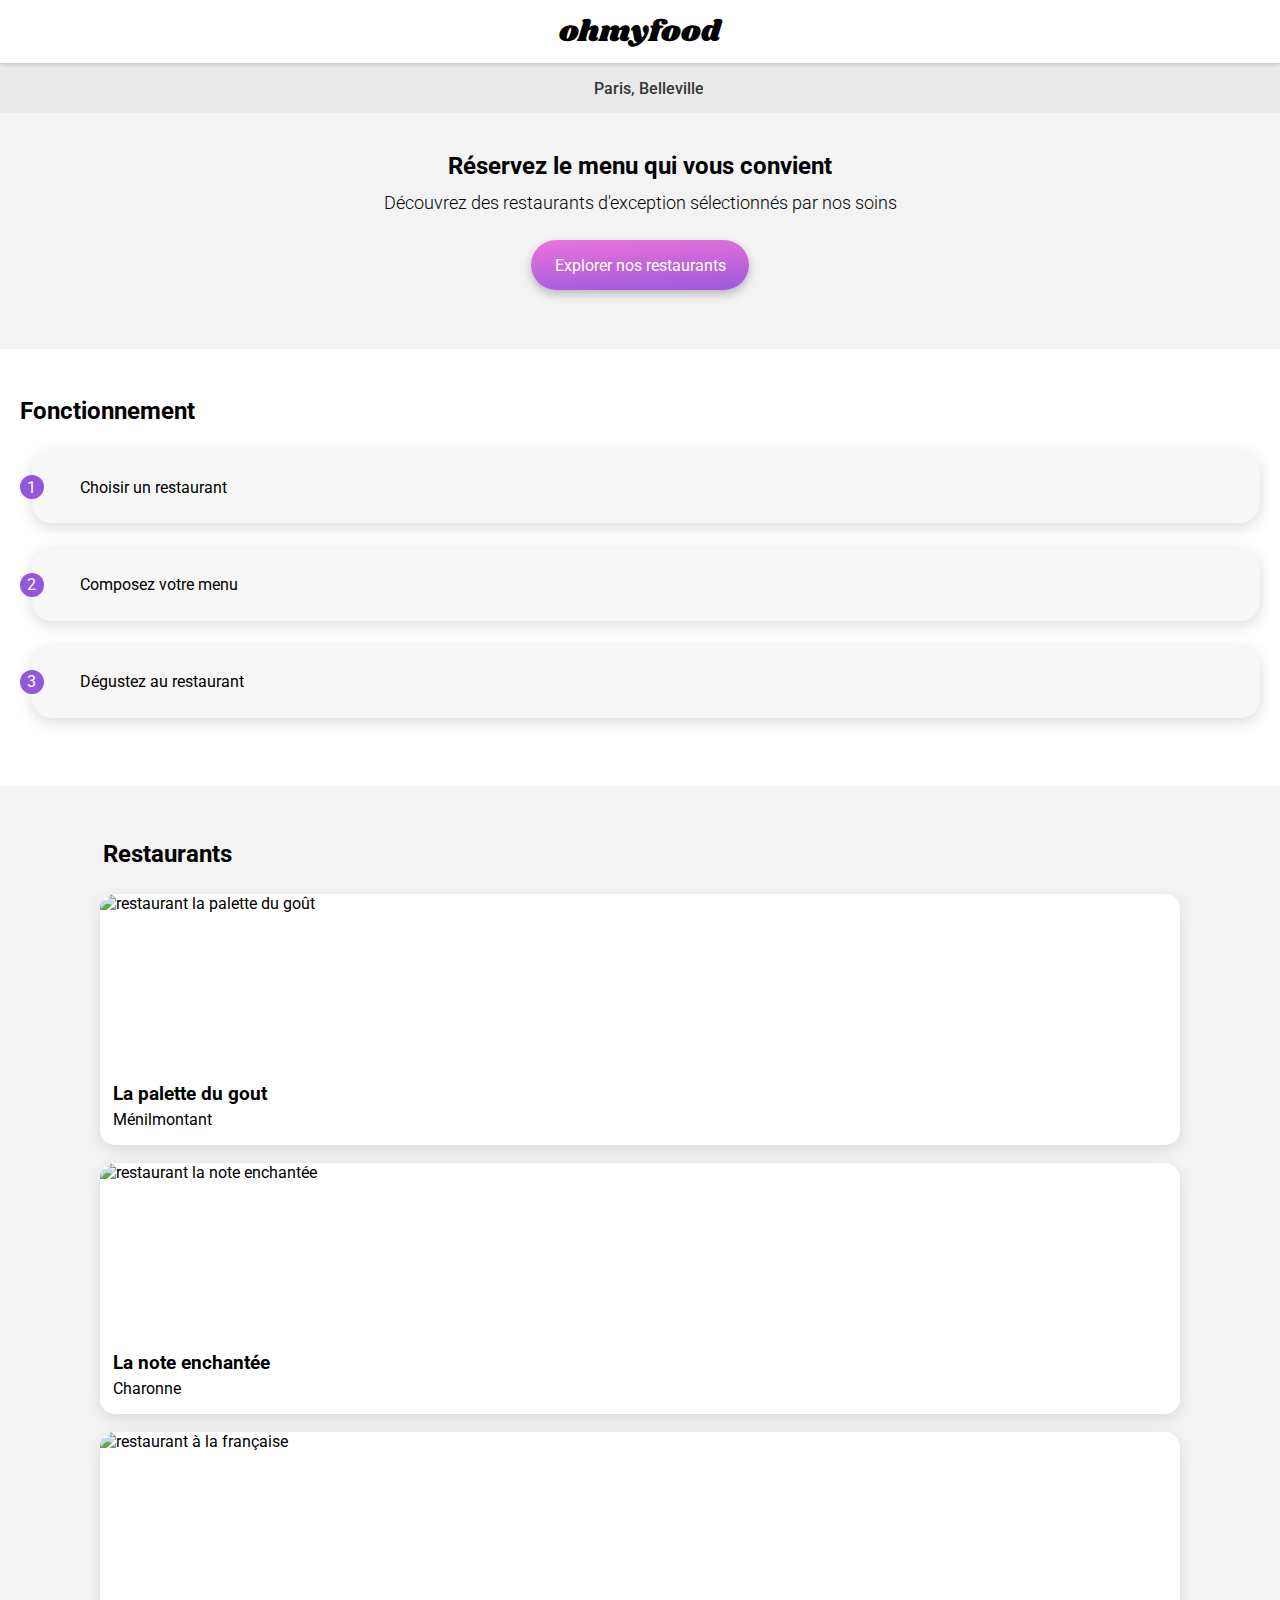
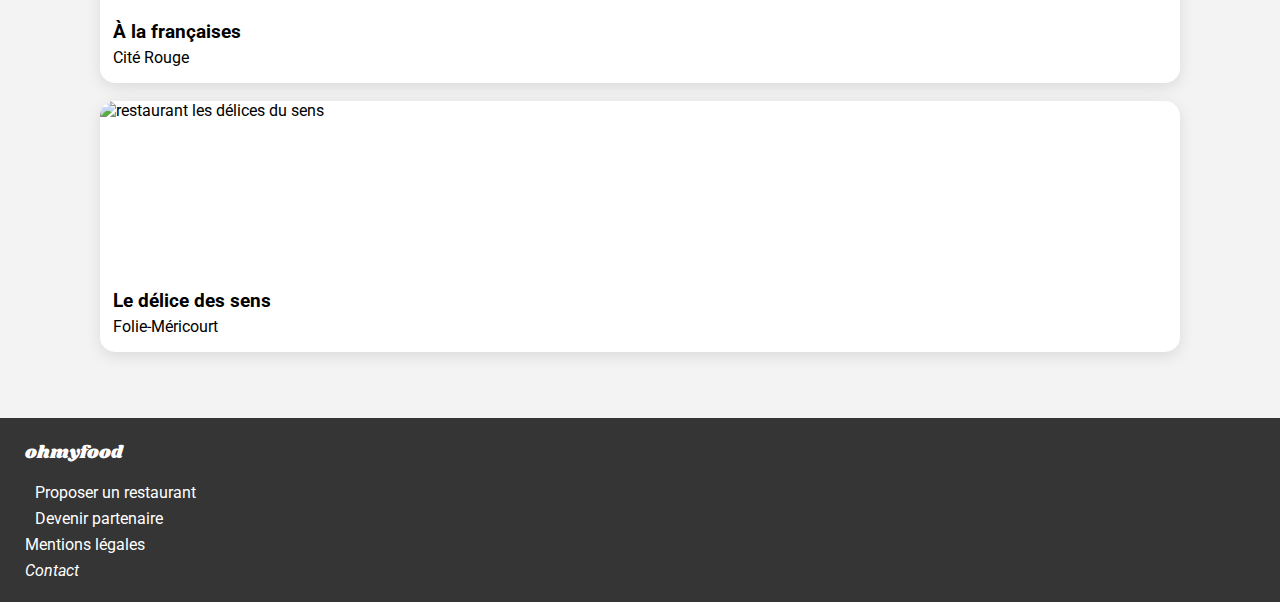
==== index.html @ fee2b54f "modification en cours des coeurs" ====
<!DOCTYPE html>
<html lang="fr">

<head>
    <meta charset="UTF-8">
    <meta name="viewport" content="width=device-width, initial-scale=1.0">
    <script src="https://kit.fontawesome.com/1bb0677a28.js" crossorigin="anonymous"></script>
    <link rel="stylesheet" type="text/css" href="./sass/style.css">
    <title>OhMyFood</title>
</head>

<body>
        <header class="header"> 
            <div class="header__logo-container">
            <h1 class="header__logo-txt">ohmyfood</h1>
            <img class="header__logo-img" src="assets/images/logo/ohmyfood@2x.svg" alt="logo ohmyfood">
        </div>
        </header>
        <main>
            <div class="localisation-container">
                <label for="localisation"><i class="fa-sharp fa-solid fa-location-dot"></i></label>
                <input type="text" name="localisation" id="localisation" placeholder="Paris, Belleville">
            </div>

            <section class="reserver">
                <h2 class="reserver__title">Réservez le menu qui vous convient</h2>
                <p class="reserver__content">Découvrez des restaurants d'exception sélectionnés par nos soins</p>
                <a class="button-explorer" href="#">Explorer nos restaurants</a>
            </section>
            <section class="fonction">
                <h2>Fonctionnement</h2>
                <ol class="fonction__buttons-container">
                    <li class="button-fonction">
                        <a class="button-fonction__link" href="#">
                            <i class="button-fonction__icon fa-solid fa-mobile-screen-button fa-fw fa-lg"></i>
                            Choisir un restaurant
                        </a>
                    </li>
                    <li class="button-fonction">
                        <a class="button-fonction__link" href="#">
                            <i class="button-fonction__icon fa-solid fa-list-ul fa-fw fa-lg"></i>
                            Composez votre menu
    
                        </a>
                    </li>
                    <li class="button-fonction">
                        <a class="button-fonction__link" href="#">
                            <i class="button-fonction__icon fa-solid fa-store fa-fw fa-lg"></i>
                            Dégustez au restaurant
                        </a>
                    </li>
                </ol>
            </section>
            <section class="restaurants">
                    <h2 class="restaurants__title">Restaurants</h2>
                    <div class="restaurants__cards-container">
                    <a href="./restaurants/la_palette_du_gout.html" class="restaurants__card-link">
                            <article class="card">
                                <img class="card__img"
                                    src="assets/images/restaurants/jay-wennington-N_Y88TWmGwA-unsplash.jpg"
                                    alt="restaurant la palette du goût">
                                <div class="card__content">
                                    <h3 class="card__title">La palette du gout</h3>
                                    <p class="card__subtitle">Ménilmontant</p>
                                </div>
                                <label for="heart1" class="heart-label">
                                    <input type="checkbox" id="heart1" class="hidden-heart-input">
                                    
                                    <span class="heart-icon fa-solid fa-heart"></span>
                                   
                                </label>
                                                                  
                            </article>
                    </a>
                    <a href="./restaurants/la_note_enchantee.html" class="restaurants__card-link">
                        <article class="card">
                            <img class="card__img" src="assets/images/restaurants/stil-u2Lp8tXIcjw-unsplash.jpg"
                                alt="restaurant la note enchantée ">
                            <div class="card__content">
                                <h3 class="card__title">La note enchantée</h3>
                                <p class="card__subtitle">Charonne</p>
                            </div>
                            <label for="heart2" class="heart-label">
                                <input type="checkbox" id="heart2" class="hidden-heart-input">
                                <span class="heart-icon fa-regular fa-heart"></span>
                            </label>
                        </article>
                    </a>
                    <a href="./restaurants/a_la_francaise.html" class="restaurants__card-link">
                        <article class="card">
                            <img class="card__img" src="assets/images/restaurants/toa-heftiba-DQKerTsQwi0-unsplash.jpg"
                                alt="restaurant à la française ">
                            <div class="card__content">
                                <h3 class="card__title">À la françaises</h3>
                                <p class="card__subtitle">Cité Rouge</p>
                            </div>
                            <label for="heart3" class="heart-label">
                                <input type="checkbox" id="heart3" class="hidden-heart-input">
                                <span class="heart-icon fa-regular fa-heart"></span>
                            </label>
                        </article>
                    </a>
                    <a href="./restaurants/le_delice_des_sens.html" class="restaurants__card-link">
                        <article class="card">
                            <img class="card__img"
                                src="assets/images/restaurants/louis-hansel-shotsoflouis-qNBGVyOCY8Q-unsplash.jpg"
                                alt="restaurant les délices du sens ">
                            <div class="card__content">
                                <h3 class="card__title">Le délice des sens</h3>
                                <p class="card__subtitle">Folie-Méricourt</p>
                            </div>
                            <label for="heart4" class="heart-label">
                                    <input type="checkbox" id="heart4" class="hidden-heart-input">
                                    <span class="heart-icon fa-regular fa-heart"></span>
                            </label>
                        </article>
                    </a>
                </div>
            </section>


        </main>
        <footer>
            <div class="footer">
                <h2 div class="footer__title">
                    <a href="#">ohmyfood</a>
                </h2>
    
                <ul div class="footer__list">
                    <li>
                        <a class="footer__link" href="#">
                            <i class="fa-solid fa-utensils fa-fw fa-xs">
                            </i>
                            <span>Proposer un restaurant</span>
                        </a>
                    </li>
                    <li>
                        <a  class="footer__link" href="#">
                            <i class="fa-solid fa-handshake-angle fa-fw fa-xs">
                            </i>
                            <span>Devenir partenaire</span>
                        </a>
                    </li>
                    <li>
                        <a  class="footer__link" href="#">
                            Mentions légales
                        </a>
                    </li>
                    <li>
                        <address>
                            <a class="footer__link" href="#">
                                Contact
                            </a>
                        </address>
                        </div>
                    </li>
                </ul>
            </div>
        </footer>
</body>

</html>
---- sass/style.css ----
@charset "UTF-8";
/******General******/
/******Google-fonts******/
@import url("https://fonts.googleapis.com/css2?family=Roboto:wght@300;400;500;700&family=Shrikhand&display=swap");
* {
  box-sizing: border-box;
  margin: 0;
  padding: 0;
}

a {
  text-decoration: none;
  color: inherit;
}

body {
  background-color: white;
  position: relative;
  width: 100%;
  margin: auto;
}

header {
  background-color: white;
}

fieldset,
button,
input {
  border: none;
}

ul {
  list-style: none;
}

:focus {
  outline: none;
}

/******Typo******/
/******Main******/
body {
  font-family: "Roboto", sans-serif;
}

/******Header******/
.header__logo-txt {
  font-family: "Shrikhand", cursive;
  font-size: 30px;
  font-weight: 400;
}

.localisation-container input[type=text]::-moz-placeholder {
  font-size: 16px;
  font-weight: 500;
  font-family: "Roboto", sans-serif;
  color: #353535;
}

.localisation-container input[type=text],
.localisation-container input[type=text]::placeholder {
  font-size: 16px;
  font-weight: 500;
  font-family: "Roboto", sans-serif;
  color: #353535;
}

.reserver__content {
  font-size: 18px;
  font-weight: 300;
}

.footer__title {
  font-family: "Shrikhand", cursive;
  font-size: 18px;
  font-weight: 400;
}

/******Layout******/
/******Header******/
.header {
  display: flex;
  flex-direction: initial;
  justify-content: center;
  align-items: center;
  gap: initial;
}
.header__logo-container {
  display: flex;
  flex-direction: column;
  justify-content: center;
  align-items: center;
  gap: initial;
  width: 100%;
  height: 63px;
  box-shadow: 0px 2px 4px rgba(0, 0, 0, 0.15);
  position: relative;
}
@media (min-width: 1440px) {
  .header__logo-txt {
    display: none;
  }
}
.header__logo-img {
  display: none;
}
@media (min-width: 1440px) {
  .header__logo-img {
    display: flex;
    flex-direction: initial;
    justify-content: flex-start;
    align-items: flex-start;
    gap: 0;
    width: 200px;
    height: 34.2px;
  }
}

footer {
  width: 100%;
  background-color: #353535;
}

.footer {
  display: flex;
  flex-direction: column;
  justify-content: initial;
  align-items: initial;
  gap: 16px;
  width: 100%;
  padding: 22px 25px;
  max-width: 1440px;
  color: white;
}
.footer__title {
  height: 27px;
}
.footer__list {
  display: flex;
  flex-direction: column;
  justify-content: initial;
  align-items: initial;
  gap: 7px;
}
.footer__link {
  display: flex;
  align-items: center;
  gap: 10px;
}

/******Mixins-Variables******/
/******Colors******/
/*--indigo:#99e2d0;
--vert:#008766;
--bleu-clair:#89c8fa;
--bleu:#003a68;*/
/*****Weight******/
/******Pages******/
/******Localisation******/
.localisation-container {
  display: flex;
  justify-content: center;
  align-items: center;
  gap: 17px;
  height: 50px;
  margin: 0;
  background-color: #eaeaea;
}
.localisation-container input[type=text] {
  width: 109px;
  background-color: #eaeaea;
  border: none;
}
.localisation-container input[type=text]:focus::-moz-placeholder {
  opacity: 0;
}
.localisation-container input[type=text]:focus::placeholder {
  opacity: 0;
}

/******Reserver******/
.reserver {
  text-align: center;
  display: flex;
  flex-direction: column;
  justify-content: center;
  align-items: center;
  gap: 0;
  padding: 39px 0 59px 0;
  background-color: #f3f3f3;
}
.reserver__title {
  margin-bottom: 12px;
  width: calc(100% - 100px);
  min-width: 275px;
}
.reserver__content {
  margin-bottom: 27px;
  width: calc(100% - 60px);
  min-width: 315px;
}

/******Fonction******/
.fonction {
  display: flex;
  flex-direction: column;
  justify-content: initial;
  gap: 26px;
  padding: 48px 20px 68px 20px;
  background-color: #ffffff;
}
.fonction__buttons-container {
  display: flex;
  flex-direction: column;
  justify-content: initial;
  align-items: initial;
  gap: 25px;
}

/******Restaurant******/
.restaurants {
  display: flex;
  flex-direction: column;
  justify-content: center;
  align-items: center;
  gap: 26px;
  background-color: #f3f3f3;
  padding: 54px 17.5px 66px 17.5px;
}
.restaurants__title {
  padding-left: 3px;
  width: 100%;
  max-width: 1080px;
}
.restaurants__cards-container {
  display: flex;
  justify-content: center;
  align-items: center;
  gap: 18px;
  flex-wrap: wrap;
  width: 100%;
  max-width: 1080px;
}
.restaurants__card-link {
  width: 100%;
  position: relative;
}

/******Composants******/
.button-explorer {
  display: flex;
  flex-direction: row;
  justify-content: center;
  align-items: center;
  gap: 0;
  width: 218px;
  height: 50px;
  border-radius: 25px;
  color: #ffffff;
  background: linear-gradient(-3.33deg, rgb(147, 86, 220) -11.44%, #ff79da 123.93%);
  box-shadow: 0px 4px 10px rgba(0, 0, 0, 0.25);
}
.button-explorer__before {
  border-radius: inherit;
  display: block;
  height: 100%;
  width: 100%;
}

.fonction__buttons-container {
  counter-reset: n°Button;
}

.button-fonction {
  display: flex;
  flex-direction: initial;
  justify-content: initial;
  align-items: center;
  gap: initial;
  list-style-type: none;
  counter-increment: n°Button;
  width: 100%;
}
.button-fonction:before {
  display: flex;
  flex-direction: initial;
  justify-content: center;
  align-items: center;
  gap: initial;
  list-style-type: none;
  content: counter(n°Button);
  z-index: 1;
  background-color: #9356dc;
  color: white;
  width: 24px;
  height: 24px;
  border-radius: 50%;
}
.button-fonction__icon {
  color: #7a7a7a;
}
.button-fonction__link {
  margin-left: -12px;
  width: 100%;
  border-radius: 20px;
  padding-left: 24px;
  display: flex;
  flex-direction: initial;
  justify-content: initial;
  align-items: center;
  gap: 23px;
  background-color: #f7f7f7;
  height: 72.38px;
  border: 1px solid transparent;
  box-shadow: 0px 4px 15px rgba(0, 0, 0, 0.15);
  transition: box-shadow, border, background-color, 0.5s;
}

.card {
  display: flex;
  flex-direction: column;
  justify-content: initial;
  align-items: initial;
  gap: 16px;
  width: 100%;
  height: 251px;
  border-radius: 15px;
  background-color: white;
  box-shadow: 0px 4px 15px rgba(0, 0, 0, 0.1);
}
.card__img {
  border-radius: 15px 15px 0 0;
  height: 174px;
  width: 100%;
  -o-object-fit: cover;
     object-fit: cover;
}
.card__content {
  display: flex;
  flex-direction: column;
  justify-content: initial;
  align-items: initial;
  gap: 5px;
  padding: 0 25px 0 13px;
}
.card__heart-icon {
  font-size: 24px;
}

/*.fa-heart{
  width: 22px;
  position: absolute;
  right: 23px;
  bottom: 32px;
  text-align: center;

  &:hover,
  &:focus {
    background: linear-gradient(-3.33deg, rgb(147, 86, 220) -11.44%, #ff79da 123.93%);
  }
}*/
/******Heart******/
.heart-label {
  display: inline-block;
  cursor: pointer;
}
.heart-label .hidden-heart-input {
  display: none;
}
.heart-label .fa-heart {
  font-size: 24px; /* Taille du coeur */
  color: black;
  transition: color 0.2s; /* Transition pour l'effet de changement */
  position: absolute;
  right: 23px;
  bottom: 32px;
  text-align: center;
}

/* Chaque coeur réagit indépendamment */
#heart1:checked + .fa-heart {
  color: transparent; /* Rend le contour du coeur transparent */
  background: linear-gradient(-3.33deg, rgb(147, 86, 220) -11.44%, #ff79da 123.93%);
  -webkit-background-clip: text;
  background-clip: text; /* Pour remplir avec le dégradé */
}

/* Chaque coeur réagit indépendamment */
#heart1:checked + .fa-heart::before {
  color: transparent; /* Rend le contour du coeur transparent */
  background: linear-gradient(-3.33deg, rgb(147, 86, 220) -11.44%, #ff79da 123.93%);
  -webkit-background-clip: text;
  background-clip: text; /* Pour remplir avec le dégradé */
}

#heart2:checked + .fa-heart::before {
  color: transparent; /* Rend le contour du coeur transparent */
  background: linear-gradient(-3.33deg, rgb(147, 86, 220) -11.44%, #ff79da 123.93%);
  -webkit-background-clip: text; /* Pour remplir avec le dégradé */
  background-clip: text; /* Pour remplir avec le dégradé */
}

#heart3:checked + .fa-heart::before {
  color: transparent; /* Rend le contour du coeur transparent */
  background: linear-gradient(-3.33deg, rgb(147, 86, 220) -11.44%, #ff79da 123.93%);
  -webkit-background-clip: text; /* Pour remplir avec le dégradé */
  background-clip: text; /* Pour remplir avec le dégradé */
}

#heart4:checked + .fa-heart::before {
  color: transparent; /* Rend le contour du coeur transparent */
  background: linear-gradient(-3.33deg, rgb(147, 86, 220) -11.44%, #ff79da 123.93%);
  -webkit-background-clip: text; /* Pour remplir avec le dégradé */
  background-clip: text; /* Pour remplir avec le dégradé */
}/*# sourceMappingURL=style.css.map */
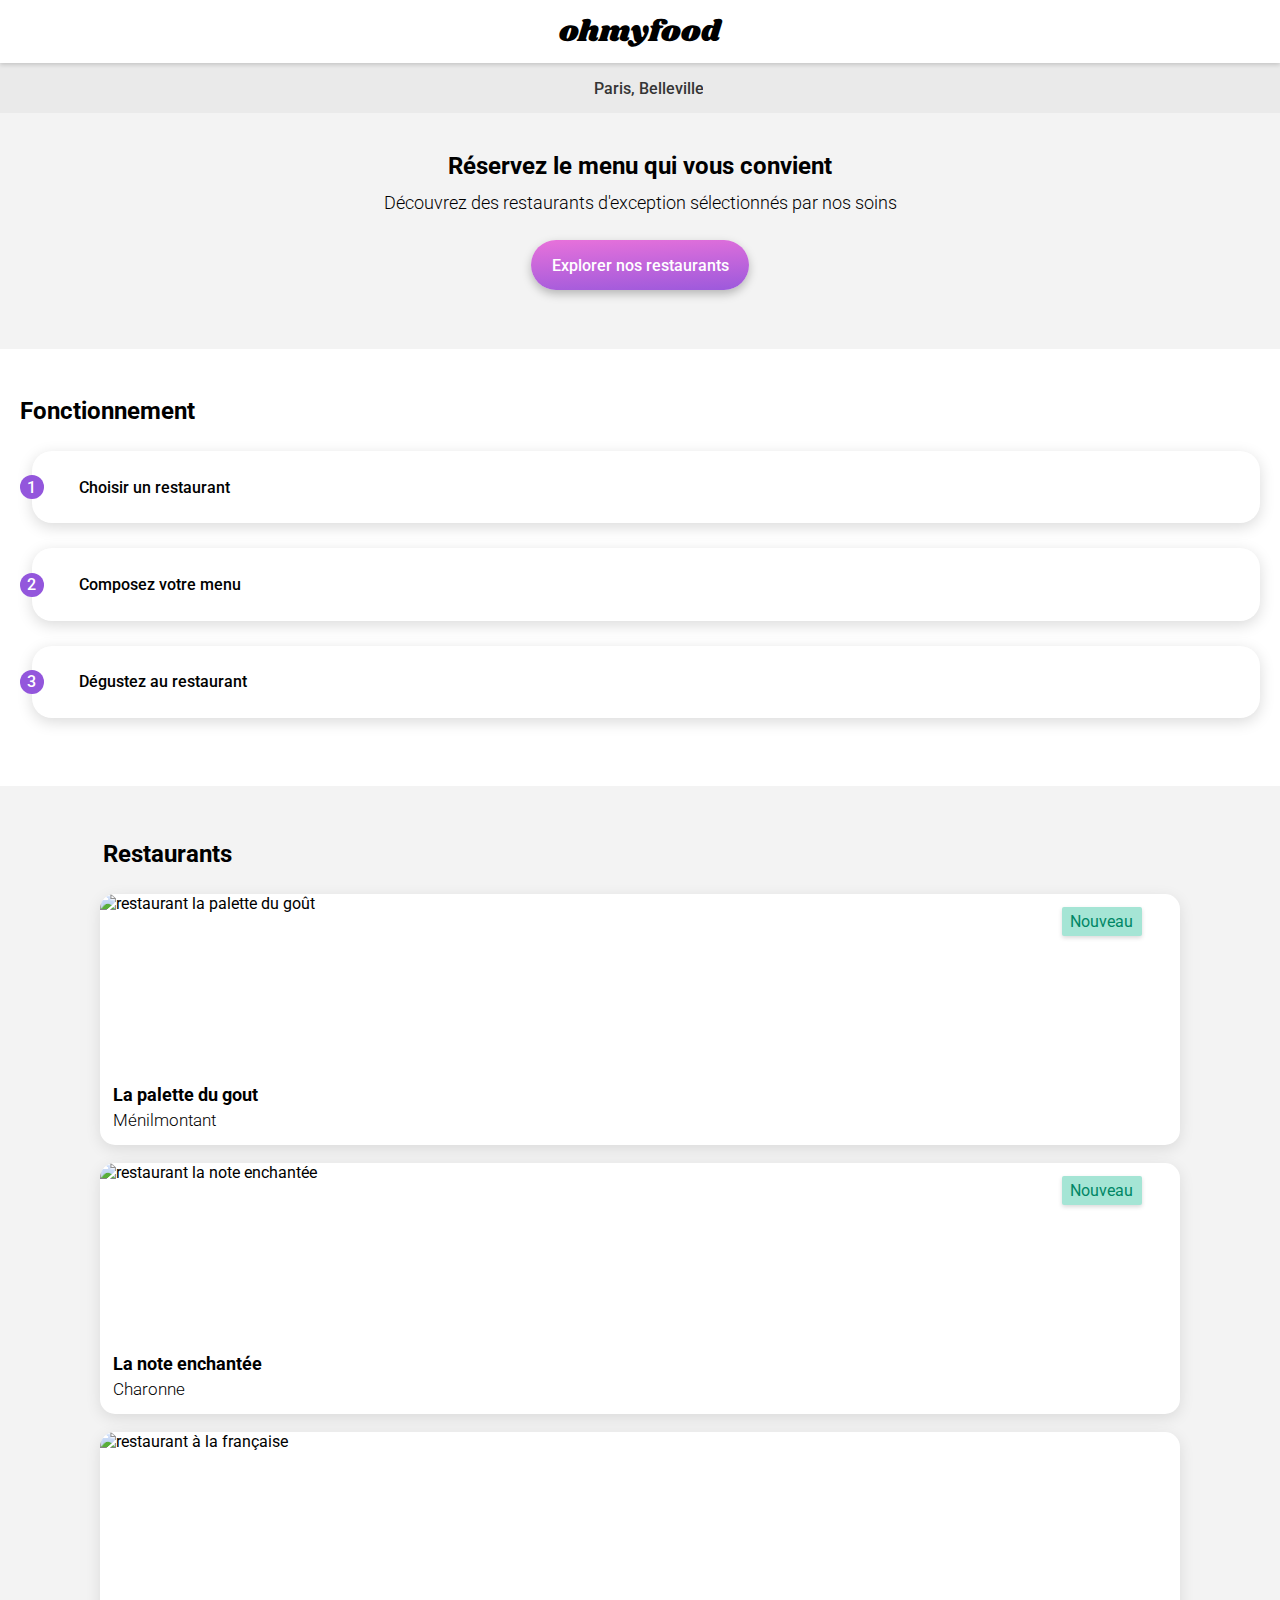
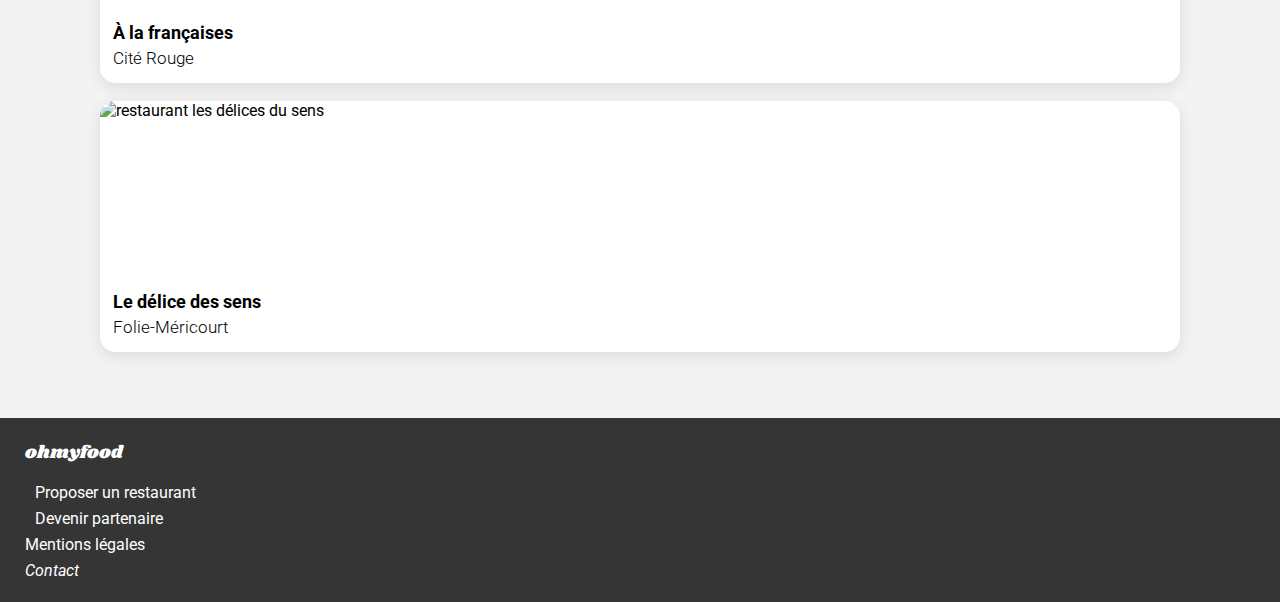
==== commit dec57ba0: "avancé sur les pages restaurants" ====
--- a/index.html
+++ b/index.html
@@ -25,7 +25,7 @@
             <section class="reserver">
                 <h2 class="reserver__title">Réservez le menu qui vous convient</h2>
                 <p class="reserver__content">Découvrez des restaurants d'exception sélectionnés par nos soins</p>
-                <a class="button-explorer" href="#">Explorer nos restaurants</a>
+                <a class="button-explorer" href="#ancre-restaurants">Explorer nos restaurants</a>
             </section>
             <section class="fonction">
                 <h2>Fonctionnement</h2>
@@ -51,11 +51,12 @@
                     </li>
                 </ol>
             </section>
-            <section class="restaurants">
+            <section class="restaurants" id="ancre-restaurants">
                     <h2 class="restaurants__title">Restaurants</h2>
                     <div class="restaurants__cards-container">
                     <a href="./restaurants/la_palette_du_gout.html" class="restaurants__card-link">
                             <article class="card">
+                                <p class=" tag-nouveau">Nouveau</p>
                                 <img class="card__img"
                                     src="assets/images/restaurants/jay-wennington-N_Y88TWmGwA-unsplash.jpg"
                                     alt="restaurant la palette du goût">
@@ -63,30 +64,25 @@
                                     <h3 class="card__title">La palette du gout</h3>
                                     <p class="card__subtitle">Ménilmontant</p>
                                 </div>
-                                <label for="heart1" class="heart-label">
-                                    <input type="checkbox" id="heart1" class="hidden-heart-input">
-                                    
-                                    <span class="heart-icon fa-solid fa-heart"></span>
-                                   
-                                </label>
+                                    <span class="fas fa-heart"></span>
+                                    <span class="far fa-heart"></span>
                                                                   
                             </article>
                     </a>
                     <a href="./restaurants/la_note_enchantee.html" class="restaurants__card-link">
                         <article class="card">
+                            <p class=" tag-nouveau">Nouveau</p>
                             <img class="card__img" src="assets/images/restaurants/stil-u2Lp8tXIcjw-unsplash.jpg"
                                 alt="restaurant la note enchantée ">
                             <div class="card__content">
                                 <h3 class="card__title">La note enchantée</h3>
                                 <p class="card__subtitle">Charonne</p>
                             </div>
-                            <label for="heart2" class="heart-label">
-                                <input type="checkbox" id="heart2" class="hidden-heart-input">
-                                <span class="heart-icon fa-regular fa-heart"></span>
-                            </label>
+                                    <span class="fas fa-heart"></span>
+                                    <span class="far fa-heart"></span>
                         </article>
                     </a>
-                    <a href="./restaurants/a_la_francaise.html" class="restaurants__card-link">
+                    <a href="./restaurants/a_la_française.html" class="restaurants__card-link">
                         <article class="card">
                             <img class="card__img" src="assets/images/restaurants/toa-heftiba-DQKerTsQwi0-unsplash.jpg"
                                 alt="restaurant à la française ">
@@ -94,10 +90,8 @@
                                 <h3 class="card__title">À la françaises</h3>
                                 <p class="card__subtitle">Cité Rouge</p>
                             </div>
-                            <label for="heart3" class="heart-label">
-                                <input type="checkbox" id="heart3" class="hidden-heart-input">
-                                <span class="heart-icon fa-regular fa-heart"></span>
-                            </label>
+                                 <span class="fas fa-heart"></span>
+                                <span class="far fa-heart"></span>
                         </article>
                     </a>
                     <a href="./restaurants/le_delice_des_sens.html" class="restaurants__card-link">
@@ -109,10 +103,9 @@
                                 <h3 class="card__title">Le délice des sens</h3>
                                 <p class="card__subtitle">Folie-Méricourt</p>
                             </div>
-                            <label for="heart4" class="heart-label">
-                                    <input type="checkbox" id="heart4" class="hidden-heart-input">
-                                    <span class="heart-icon fa-regular fa-heart"></span>
-                            </label>
+                                
+                                <span class="fas fa-heart"></span>
+                                <span class="far fa-heart"></span>
                         </article>
                     </a>
                 </div>
--- a/sass/style.css
+++ b/sass/style.css
@@ -39,6 +39,10 @@
 }
 
 /******Typo******/
+/*****Fonts******/
+/******Weights******/
+/******Sizes******/
+/******Colors******/
 /******Main******/
 body {
   font-family: "Roboto", sans-serif;
@@ -71,10 +75,36 @@
   font-weight: 300;
 }
 
+.card__heart-icon {
+  font-size: 22px;
+}
+.card__title {
+  font-size: 18px;
+  font-weight: 700;
+}
+.card__subtitle {
+  font-size: 17px;
+  font-weight: 300;
+}
+
+/******restaurant******/
+.restaurant-page__title {
+  font-family: "Shrikhand", cursive;
+  font-size: 28px;
+}
+
 .footer__title {
   font-family: "Shrikhand", cursive;
   font-size: 18px;
-  font-weight: 400;
+  font-weight: 300;
+}
+
+/******Buttons******/
+.button-explorer,
+.button-fonction,
+.button-commander {
+  font-size: 16px;
+  font-weight: 500;
 }
 
 /******Layout******/
@@ -85,6 +115,15 @@
   justify-content: center;
   align-items: center;
   gap: initial;
+}
+.header__arrow-back-to-menu {
+  display: flex;
+  align-items: center;
+  justify-content: center;
+  width: 30px;
+  height: 30px;
+  position: absolute;
+  left: 19px;
 }
 .header__logo-container {
   display: flex;
@@ -150,16 +189,20 @@
 }
 
 /******Mixins-Variables******/
+/*Mixins - Variables*/
 /******Colors******/
-/*--indigo:#99e2d0;
---vert:#008766;
---bleu-clair:#89c8fa;
---bleu:#003a68;*/
+/******Tag******/
+/******Shadow Color******/
+/******Gradients******/
 /*****Weight******/
+/*Fonts*/
+/******Main******/
+/******Title******/
 /******Pages******/
 /******Localisation******/
 .localisation-container {
   display: flex;
+  flex-direction: initial;
   justify-content: center;
   align-items: center;
   gap: 17px;
@@ -181,12 +224,12 @@
 
 /******Reserver******/
 .reserver {
+  display: flex;
+  flex-direction: column;
+  justify-content: center;
+  align-items: center;
+  gap: 0;
   text-align: center;
-  display: flex;
-  flex-direction: column;
-  justify-content: center;
-  align-items: center;
-  gap: 0;
   padding: 39px 0 59px 0;
   background-color: #f3f3f3;
 }
@@ -206,6 +249,7 @@
   display: flex;
   flex-direction: column;
   justify-content: initial;
+  align-items: initial;
   gap: 26px;
   padding: 48px 20px 68px 20px;
   background-color: #ffffff;
@@ -235,6 +279,7 @@
 }
 .restaurants__cards-container {
   display: flex;
+  flex-direction: initial;
   justify-content: center;
   align-items: center;
   gap: 18px;
@@ -245,6 +290,42 @@
 .restaurants__card-link {
   width: 100%;
   position: relative;
+}
+
+/******Restaurants******/
+.restaurant-page {
+  background-color: white;
+}
+.restaurant-page__img {
+  -o-object-fit: cover;
+     object-fit: cover;
+  height: 275px;
+  width: 100%;
+}
+.restaurant-page__headline {
+  display: flex;
+  flex-direction: initial;
+  justify-content: space-between;
+  align-items: initial;
+  gap: initial;
+  max-width: 1055px;
+  position: relative;
+  margin: -40px auto 0 auto;
+  padding: 32px 3.4% 0px 3.4%;
+  border-radius: 40px 40px 0 0;
+  z-index: 1;
+  background: #f1f1f1;
+}
+.restaurant-page__heart-icon-container {
+  font-size: 22px;
+  width: 24px;
+}
+.restaurant-page__heart-icon {
+  position: absolute;
+  line-height: 41px;
+}
+.restaurant-page__form {
+  max-width: 1055px;
 }
 
 /******Composants******/
@@ -258,16 +339,19 @@
   height: 50px;
   border-radius: 25px;
   color: #ffffff;
-  background: linear-gradient(-3.33deg, rgb(147, 86, 220) -11.44%, #ff79da 123.93%);
+  background: linear-gradient(-3deg, rgb(147, 86, 220) -11.44%, #ff79da 130%);
   box-shadow: 0px 4px 10px rgba(0, 0, 0, 0.25);
-}
-.button-explorer__before {
-  border-radius: inherit;
-  display: block;
-  height: 100%;
-  width: 100%;
-}
-
+  position: relative;
+  cursor: pointer;
+  transition-property: transform;
+  transition-duration: 1000ms;
+}
+.button-explorer:hover {
+  transform: scale(1.01);
+  background: linear-gradient(-3.33deg, rgb(147, 86, 220) -11.44%, #ff79da 95.93%);
+}
+
+/*Button Fonction*/
 .fonction__buttons-container {
   counter-reset: n°Button;
 }
@@ -279,7 +363,7 @@
   align-items: center;
   gap: initial;
   list-style-type: none;
-  counter-increment: n°Button;
+  counter-increment: nbButton;
   width: 100%;
 }
 .button-fonction:before {
@@ -289,10 +373,10 @@
   align-items: center;
   gap: initial;
   list-style-type: none;
-  content: counter(n°Button);
+  content: counter(nbButton);
   z-index: 1;
   background-color: #9356dc;
-  color: white;
+  color: #ffffff;
   width: 24px;
   height: 24px;
   border-radius: 50%;
@@ -310,11 +394,38 @@
   justify-content: initial;
   align-items: center;
   gap: 23px;
+  background-color: #ffffff;
+  height: 72.38px;
+  box-shadow: 0px 4px 15px rgba(0, 0, 0, 0.15);
+  transition: box-shadow, border, background-color, 1s;
+}
+.button-fonction__link:hover, .button-fonction__link:focus {
   background-color: #f7f7f7;
-  height: 72.38px;
-  border: 1px solid transparent;
-  box-shadow: 0px 4px 15px rgba(0, 0, 0, 0.15);
-  transition: box-shadow, border, background-color, 0.5s;
+}
+.button-fonction__link:hover .button-fonction__icon, .button-fonction__link:focus .button-fonction__icon {
+  color: rgb(147, 86, 220);
+}
+
+.button-commander {
+  display: flex;
+  flex-direction: row;
+  justify-content: center;
+  align-items: center;
+  gap: 0;
+  width: 218px;
+  height: 50px;
+  border-radius: 25px;
+  color: #ffffff;
+  background: linear-gradient(-3deg, rgb(147, 86, 220) -11.44%, #ff79da 130%);
+  box-shadow: 0px 4px 10px rgba(0, 0, 0, 0.25);
+  position: relative;
+  cursor: pointer;
+  transition-property: transform;
+  transition-duration: 1000ms;
+}
+.button-commander:hover {
+  transform: scale(1.01);
+  background: linear-gradient(-3.33deg, rgb(147, 86, 220) -11.44%, #ff79da 95.93%);
 }
 
 .card {
@@ -344,8 +455,21 @@
   gap: 5px;
   padding: 0 25px 0 13px;
 }
-.card__heart-icon {
-  font-size: 24px;
+
+.tag-nouveau {
+  background-color: #a5e5d5;
+  content: "Nouveau";
+  position: absolute;
+  right: 3.53%;
+  top: 5.18%;
+  width: 80px;
+  height: 29px;
+  line-height: 29px;
+  text-align: center;
+  color: #008766;
+  border-radius: 2px;
+  box-shadow: 0px 2px 4px rgba(0, 0, 0, 0.15);
+  transition: box-shadow, transform, 0.5s;
 }
 
 /*.fa-heart{
@@ -361,56 +485,132 @@
   }
 }*/
 /******Heart******/
-.heart-label {
-  display: inline-block;
+/*color-mix(in srgb, #ff79da 70%, rgba(147, 86, 220) 100%);*/
+/*.heart-label {
+    cursor: pointer;
+
+
+    .hidden-heart-input {
+
+    }
+}*/
+.restaurants .fas,
+.restaurant-page .fas,
+.card .fas {
+  text-align: center;
+  background: linear-gradient(rgb(147, 86, 220), #ff79da);
+  background-clip: text;
+  -webkit-background-clip: text;
+  -webkit-text-fill-color: transparent;
+  z-index: 1;
+  opacity: 0;
+  transition: opacity 0.01s;
+}
+.restaurants .fas:hover, .restaurants .fas:focus, .restaurants .fas:active,
+.restaurant-page .fas:hover,
+.restaurant-page .fas:focus,
+.restaurant-page .fas:active,
+.card .fas:hover,
+.card .fas:focus,
+.card .fas:active {
+  opacity: 1;
   cursor: pointer;
 }
-.heart-label .hidden-heart-input {
-  display: none;
-}
-.heart-label .fa-heart {
-  font-size: 24px; /* Taille du coeur */
-  color: black;
-  transition: color 0.2s; /* Transition pour l'effet de changement */
+.restaurants .fas:hover + .far, .restaurants .fas:focus + .far, .restaurants .fas:active,
+.restaurant-page .fas:hover + .far,
+.restaurant-page .fas:focus + .far,
+.restaurant-page .fas:active,
+.card .fas:hover + .far,
+.card .fas:focus + .far,
+.card .fas:active {
+  background: linear-gradient(rgb(147, 86, 220), #ff79da);
+  background-clip: text;
+  -webkit-background-clip: text;
+  -webkit-text-fill-color: transparent;
+}
+.restaurants .far,
+.restaurant-page .far,
+.card .far {
+  text-align: center;
+  color: inherit;
+}
+.restaurants .far:active,
+.restaurant-page .far:active,
+.card .far:active {
+  opacity: 1;
+}
+
+.fa-heart {
+  font-size: 26px;
   position: absolute;
   right: 23px;
   bottom: 32px;
-  text-align: center;
-}
-
-/* Chaque coeur réagit indépendamment */
-#heart1:checked + .fa-heart {
-  color: transparent; /* Rend le contour du coeur transparent */
-  background: linear-gradient(-3.33deg, rgb(147, 86, 220) -11.44%, #ff79da 123.93%);
-  -webkit-background-clip: text;
-  background-clip: text; /* Pour remplir avec le dégradé */
-}
-
-/* Chaque coeur réagit indépendamment */
-#heart1:checked + .fa-heart::before {
-  color: transparent; /* Rend le contour du coeur transparent */
-  background: linear-gradient(-3.33deg, rgb(147, 86, 220) -11.44%, #ff79da 123.93%);
-  -webkit-background-clip: text;
-  background-clip: text; /* Pour remplir avec le dégradé */
-}
-
-#heart2:checked + .fa-heart::before {
-  color: transparent; /* Rend le contour du coeur transparent */
-  background: linear-gradient(-3.33deg, rgb(147, 86, 220) -11.44%, #ff79da 123.93%);
-  -webkit-background-clip: text; /* Pour remplir avec le dégradé */
-  background-clip: text; /* Pour remplir avec le dégradé */
-}
-
-#heart3:checked + .fa-heart::before {
-  color: transparent; /* Rend le contour du coeur transparent */
-  background: linear-gradient(-3.33deg, rgb(147, 86, 220) -11.44%, #ff79da 123.93%);
-  -webkit-background-clip: text; /* Pour remplir avec le dégradé */
-  background-clip: text; /* Pour remplir avec le dégradé */
-}
-
-#heart4:checked + .fa-heart::before {
-  color: transparent; /* Rend le contour du coeur transparent */
-  background: linear-gradient(-3.33deg, rgb(147, 86, 220) -11.44%, #ff79da 123.93%);
-  -webkit-background-clip: text; /* Pour remplir avec le dégradé */
-  background-clip: text; /* Pour remplir avec le dégradé */
+}
+
+.restaurant-page .fa-heart {
+  width: 26px;
+  position: absolute;
+  right: 30px;
+  bottom: 2px;
+}
+
+/*#heart:checked + .far  {
+
+    -webkit-background-clip: text;
+    background-clip: text; 
+    -webkit-text-fill-color: inherit;
+}
+#heart:checked + .fas  {
+    color: transparent;
+    background: linear-gradient(-3.33deg, rgb(147, 86, 220) -11.44%, #ff79da 123.93%);
+    -webkit-background-clip: text;
+    background-clip: text; 
+
+}*/
+.form {
+  background-color: #f1f1f1;
+  margin: 0 auto;
+  display: flex;
+  flex-direction: column;
+  justify-content: initial;
+  align-items: initial;
+  gap: 12px;
+}
+.form__title {
+  display: flex;
+  flex-direction: column;
+  justify-content: space-between;
+  align-items: initial;
+  gap: initial;
+  height: 27px;
+  margin-top: 40px;
+  margin-left: 13px;
+}
+.form__subtitle {
+  margin-top: 12px;
+  padding-right: 30px;
+}
+.form__description-box {
+  display: flex;
+  flex-direction: initial;
+  justify-content: space-between;
+  align-items: initial;
+  gap: initial;
+  margin-bottom: 14px;
+}
+.form label {
+  display: flex;
+  flex-direction: column;
+  justify-content: space-between;
+  align-items: initial;
+  gap: initial;
+  height: 70px;
+  padding: 0 15px 0 15px;
+  margin: 0 13px 0 13px;
+  border-radius: 15px;
+  background-color: #ffffff;
+  box-shadow: 0px 4px 15px rgba 0, 0, 0, 0.15;
+}
+.form button {
+  margin: 28px auto 40px auto;
 }/*# sourceMappingURL=style.css.map */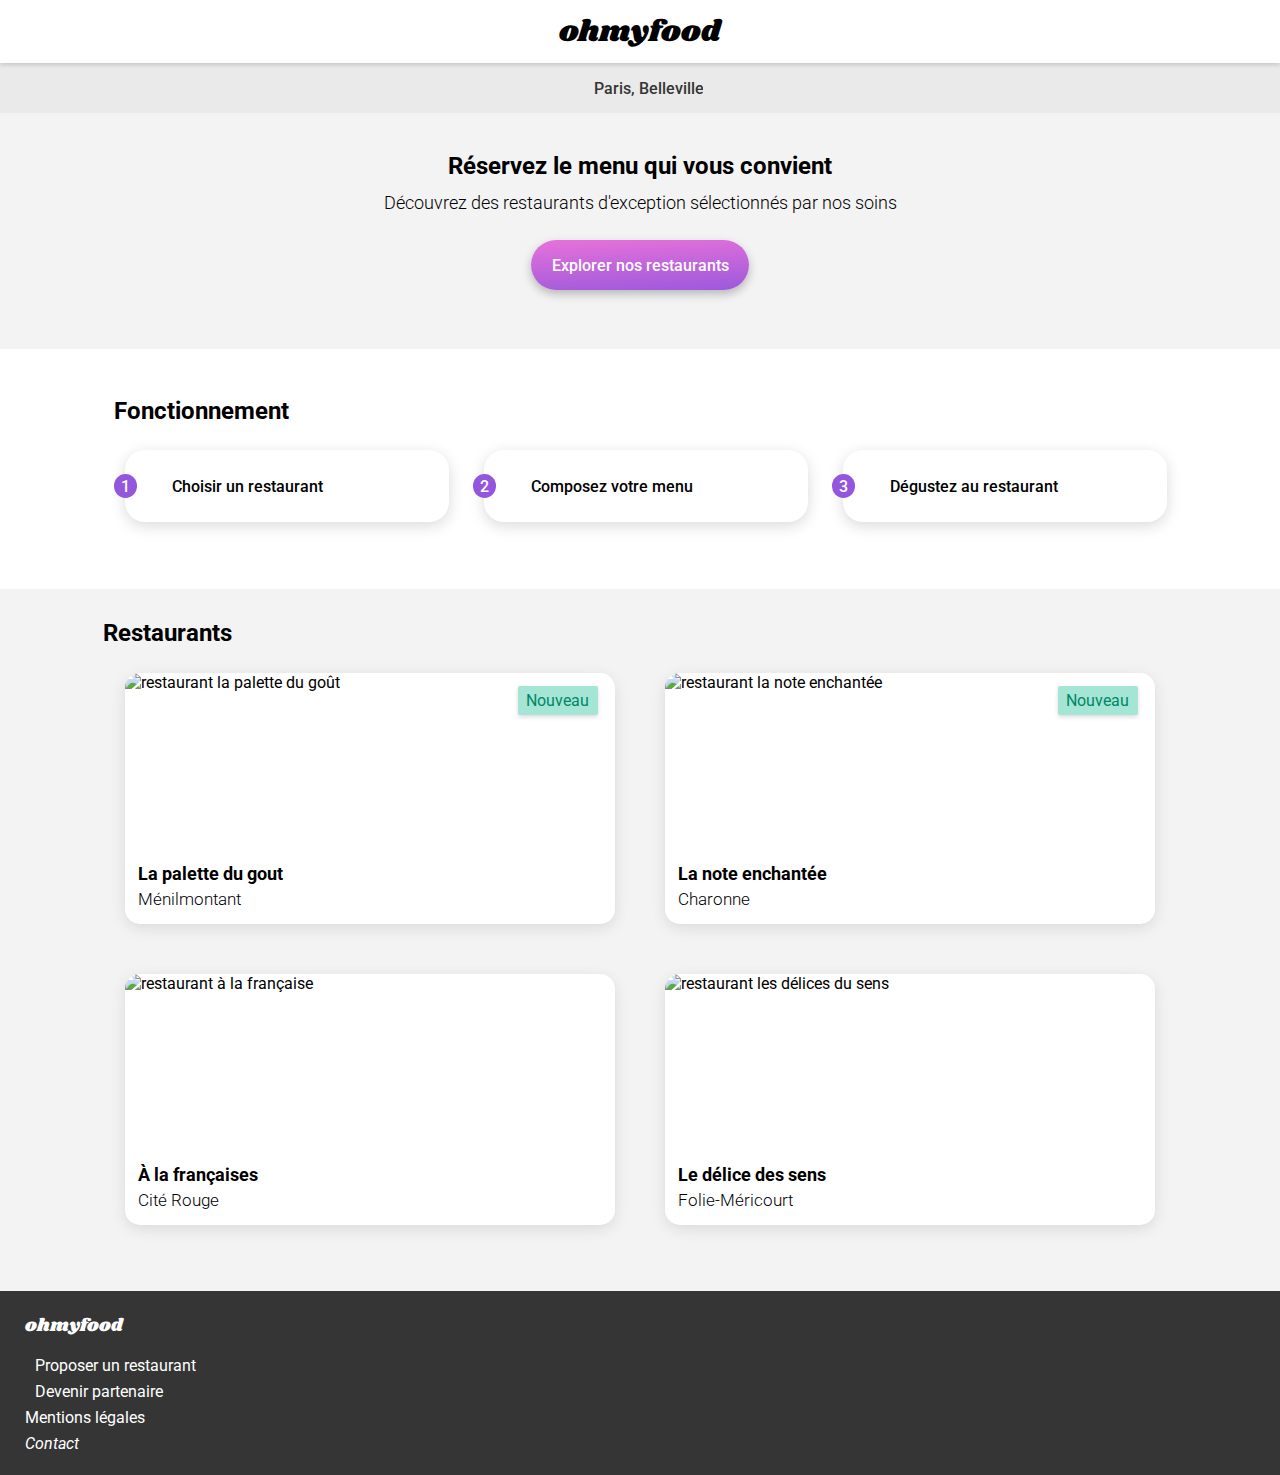
==== commit 15985735: "Loader-plats animation-coeur à revoir" ====
--- a/index.html
+++ b/index.html
@@ -1,155 +1,263 @@
 <!DOCTYPE html>
 <html lang="fr">
+  <head>
+    <meta charset="UTF-8" />
+    <meta name="viewport" content="width=device-width, initial-scale=1.0" />
+    <script
+      src="https://kit.fontawesome.com/1bb0677a28.js"
+      crossorigin="anonymous"
+    ></script>
+    <link
+      rel="stylesheet"
+      href="https://fonts.googleapis.com/css2?family=Material+Symbols+Outlined:opsz,wght,FILL,GRAD@20..48,100..700,0..1,-50..200"
+    />
+    <link rel="stylesheet" type="text/css" href="./assets/css/style.css" />
+    <title>OhMyFood</title>
+  </head>
 
-<head>
-    <meta charset="UTF-8">
-    <meta name="viewport" content="width=device-width, initial-scale=1.0">
-    <script src="https://kit.fontawesome.com/1bb0677a28.js" crossorigin="anonymous"></script>
-    <link rel="stylesheet" type="text/css" href="./sass/style.css">
-    <title>OhMyFood</title>
-</head>
+  <body>
+    <div class="restaurant-loader">
+      <img
+        class="restaurant-loader__img"
+        src="assets/images/logo/ohmyfood@2x.svg"
+      />
+      <div class="restaurant-loader-inner"></div>
+      <div class="bubble"></div>
+      <div class="bubble"></div>
+      <div class="bubble"></div>
+      <div class="bubble"></div>
+      <div class="bubble"></div>
+      <img class="couvercle" src="./sass/layout/couvercle.png" />
+      <img class="marmitte" src="./sass/layout/marmitte.png" />
+    </div>
+    <header class="header">
+      <div class="header__logo-container">
+        <h1 class="header__logo-txt">ohmyfood</h1>
+        <img
+          class="header__logo-img"
+          src="assets/images/logo/ohmyfood@2x.svg"
+          alt="logo ohmyfood"
+        />
+      </div>
+    </header>
+    <main>
+      <div class="localisation-container">
+        <label for="localisation"
+          ><i class="fa-sharp fa-solid fa-location-dot"></i
+        ></label>
+        <input
+          type="text"
+          name="localisation"
+          id="localisation"
+          placeholder="Paris, Belleville"
+        />
+      </div>
 
-<body>
-        <header class="header"> 
-            <div class="header__logo-container">
-            <h1 class="header__logo-txt">ohmyfood</h1>
-            <img class="header__logo-img" src="assets/images/logo/ohmyfood@2x.svg" alt="logo ohmyfood">
+      <section class="reserver">
+        <h2 class="reserver__title">Réservez le menu qui vous convient</h2>
+        <p class="reserver__content">
+          Découvrez des restaurants d'exception sélectionnés par nos soins
+        </p>
+        <a class="button-explorer" href="#ancre-restaurants"
+          >Explorer nos restaurants</a
+        >
+      </section>
+      <section class="fonction">
+        <h2 class="fonction__title">Fonctionnement</h2>
+        <ol class="fonction__buttons-box">
+          <li class="button-fonction">
+            <a class="button-fonction__link" href="#">
+              <i
+                class="button-fonction__icon fa-solid fa-mobile-screen-button fa-fw fa-lg"
+              ></i>
+              Choisir un restaurant
+            </a>
+          </li>
+          <li class="button-fonction">
+            <a class="button-fonction__link" href="#">
+              <i
+                class="button-fonction__icon fa-solid fa-list-ul fa-fw fa-lg"
+              ></i>
+              Composez votre menu
+            </a>
+          </li>
+          <li class="button-fonction">
+            <a class="button-fonction__link" href="#">
+              <i
+                class="button-fonction__icon fa-solid fa-store fa-fw fa-lg"
+              ></i>
+              Dégustez au restaurant
+            </a>
+          </li>
+        </ol>
+      </section>
+      <section class="restaurants" id="ancre-restaurants">
+        <h2 class="restaurants__title">Restaurants</h2>
+        <div class="restaurants__cards-container">
+          <a
+            href="./restaurants/la_palette_du_gout.html"
+            class="restaurants__card-link"
+          >
+            <article class="card">
+              <p class="tag-nouveau">Nouveau</p>
+              <img
+                class="card__img"
+                src="assets/images/restaurants/jay-wennington-N_Y88TWmGwA-unsplash.jpg"
+                alt="restaurant la palette du goût"
+              />
+              <div class="card__content">
+                <h3 class="card__title">La palette du gout</h3>
+                <p class="card__subtitle">Ménilmontant</p>
+              </div>
+              <div class="heart-icon-box">
+                <input type="checkbox" id="heart1" class="hidden-heart-input" />
+                <label for="heart1" class="heart-label">
+                  <svg
+                    class="heart-icon"
+                    viewBox="0 0 24 24"
+                    fill="none"
+                    xmlns="http://www.w3.org/2000/svg"
+                  >
+                    <path
+                      d="M12 21.35l-1.45-1.32C5.4 15.36 2 12.28 2 8.5 2 5.42 4.42 3 7.5 3c1.74 0 3.41.81 4.5 2.09C13.09 3.81 14.76 3 16.5 3 19.58 3 22 5.42 22 8.5c0 3.78-3.4 6.86-8.55 11.54L12 21.35z"
+                      stroke="black"
+                    />
+                  </svg>
+                </label>
+              </div>
+            </article>
+          </a>
+          <a
+            href="./restaurants/la_note_enchantee.html"
+            class="restaurants__card-link"
+          >
+            <article class="card">
+              <p class="tag-nouveau">Nouveau</p>
+              <img
+                class="card__img"
+                src="assets/images/restaurants/stil-u2Lp8tXIcjw-unsplash.jpg"
+                alt="restaurant la note enchantée "
+              />
+              <div class="card__content">
+                <h3 class="card__title">La note enchantée</h3>
+                <p class="card__subtitle">Charonne</p>
+              </div>
+              <div class="heart-icon-box">
+                <input type="checkbox" id="heart2" class="hidden-heart-input" />
+                <label for="heart2" class="heart-label">
+                  <svg
+                    class="heart-icon"
+                    viewBox="0 0 24 24"
+                    fill="none"
+                    xmlns="http://www.w3.org/2000/svg"
+                  >
+                    <path
+                      d="M12 21.35l-1.45-1.32C5.4 15.36 2 12.28 2 8.5 2 5.42 4.42 3 7.5 3c1.74 0 3.41.81 4.5 2.09C13.09 3.81 14.76 3 16.5 3 19.58 3 22 5.42 22 8.5c0 3.78-3.4 6.86-8.55 11.54L12 21.35z"
+                      stroke="black"
+                    />
+                  </svg>
+                </label>
+              </div>
+            </article>
+          </a>
+          <a
+            href="./restaurants/a_la_française.html"
+            class="restaurants__card-link"
+          >
+            <article class="card">
+              <img
+                class="card__img"
+                src="assets/images/restaurants/toa-heftiba-DQKerTsQwi0-unsplash.jpg"
+                alt="restaurant à la française"
+              />
+              <div class="card__content">
+                <h3 class="card__title">À la françaises</h3>
+                <p class="card__subtitle">Cité Rouge</p>
+              </div>
+              <div class="heart-icon-box">
+                <input type="checkbox" id="heart3" class="hidden-heart-input" />
+                <label for="heart3" class="heart-label">
+                  <svg
+                    class="heart-icon"
+                    viewBox="0 0 24 24"
+                    fill="none"
+                    xmlns="http://www.w3.org/2000/svg"
+                  >
+                    <path
+                      d="M12 21.35l-1.45-1.32C5.4 15.36 2 12.28 2 8.5 2 5.42 4.42 3 7.5 3c1.74 0 3.41.81 4.5 2.09C13.09 3.81 14.76 3 16.5 3 19.58 3 22 5.42 22 8.5c0 3.78-3.4 6.86-8.55 11.54L12 21.35z"
+                      stroke="black"
+                    />
+                  </svg>
+                </label>
+              </div>
+            </article>
+          </a>
+          <a
+            href="./restaurants/le_delice_des_sens.html"
+            class="restaurants__card-link"
+          >
+            <article class="card">
+              <img
+                class="card__img"
+                src="assets/images/restaurants/louis-hansel-shotsoflouis-qNBGVyOCY8Q-unsplash.jpg"
+                alt="restaurant les délices du sens "
+              />
+              <div class="card__content">
+                <h3 class="card__title">Le délice des sens</h3>
+                <p class="card__subtitle">Folie-Méricourt</p>
+              </div>
+              <div class="heart-icon-box">
+                <input type="checkbox" id="heart4" class="hidden-heart-input" />
+                <label for="heart4" class="heart-label">
+                  <svg
+                    class="heart-icon"
+                    viewBox="0 0 24 24"
+                    fill="none"
+                    xmlns="http://www.w3.org/2000/svg"
+                  >
+                    <path
+                      d="M12 21.35l-1.45-1.32C5.4 15.36 2 12.28 2 8.5 2 5.42 4.42 3 7.5 3c1.74 0 3.41.81 4.5 2.09C13.09 3.81 14.76 3 16.5 3 19.58 3 22 5.42 22 8.5c0 3.78-3.4 6.86-8.55 11.54L12 21.35z"
+                      stroke="black"
+                    />
+                  </svg>
+                </label>
+              </div>
+            </article>
+          </a>
         </div>
-        </header>
-        <main>
-            <div class="localisation-container">
-                <label for="localisation"><i class="fa-sharp fa-solid fa-location-dot"></i></label>
-                <input type="text" name="localisation" id="localisation" placeholder="Paris, Belleville">
-            </div>
+      </section>
+    </main>
+    <footer>
+      <div class="footer">
+        <h2 div class="footer__title">
+          <a href="#">ohmyfood</a>
+        </h2>
 
-            <section class="reserver">
-                <h2 class="reserver__title">Réservez le menu qui vous convient</h2>
-                <p class="reserver__content">Découvrez des restaurants d'exception sélectionnés par nos soins</p>
-                <a class="button-explorer" href="#ancre-restaurants">Explorer nos restaurants</a>
-            </section>
-            <section class="fonction">
-                <h2>Fonctionnement</h2>
-                <ol class="fonction__buttons-container">
-                    <li class="button-fonction">
-                        <a class="button-fonction__link" href="#">
-                            <i class="button-fonction__icon fa-solid fa-mobile-screen-button fa-fw fa-lg"></i>
-                            Choisir un restaurant
-                        </a>
-                    </li>
-                    <li class="button-fonction">
-                        <a class="button-fonction__link" href="#">
-                            <i class="button-fonction__icon fa-solid fa-list-ul fa-fw fa-lg"></i>
-                            Composez votre menu
-    
-                        </a>
-                    </li>
-                    <li class="button-fonction">
-                        <a class="button-fonction__link" href="#">
-                            <i class="button-fonction__icon fa-solid fa-store fa-fw fa-lg"></i>
-                            Dégustez au restaurant
-                        </a>
-                    </li>
-                </ol>
-            </section>
-            <section class="restaurants" id="ancre-restaurants">
-                    <h2 class="restaurants__title">Restaurants</h2>
-                    <div class="restaurants__cards-container">
-                    <a href="./restaurants/la_palette_du_gout.html" class="restaurants__card-link">
-                            <article class="card">
-                                <p class=" tag-nouveau">Nouveau</p>
-                                <img class="card__img"
-                                    src="assets/images/restaurants/jay-wennington-N_Y88TWmGwA-unsplash.jpg"
-                                    alt="restaurant la palette du goût">
-                                <div class="card__content">
-                                    <h3 class="card__title">La palette du gout</h3>
-                                    <p class="card__subtitle">Ménilmontant</p>
-                                </div>
-                                    <span class="fas fa-heart"></span>
-                                    <span class="far fa-heart"></span>
-                                                                  
-                            </article>
-                    </a>
-                    <a href="./restaurants/la_note_enchantee.html" class="restaurants__card-link">
-                        <article class="card">
-                            <p class=" tag-nouveau">Nouveau</p>
-                            <img class="card__img" src="assets/images/restaurants/stil-u2Lp8tXIcjw-unsplash.jpg"
-                                alt="restaurant la note enchantée ">
-                            <div class="card__content">
-                                <h3 class="card__title">La note enchantée</h3>
-                                <p class="card__subtitle">Charonne</p>
-                            </div>
-                                    <span class="fas fa-heart"></span>
-                                    <span class="far fa-heart"></span>
-                        </article>
-                    </a>
-                    <a href="./restaurants/a_la_française.html" class="restaurants__card-link">
-                        <article class="card">
-                            <img class="card__img" src="assets/images/restaurants/toa-heftiba-DQKerTsQwi0-unsplash.jpg"
-                                alt="restaurant à la française ">
-                            <div class="card__content">
-                                <h3 class="card__title">À la françaises</h3>
-                                <p class="card__subtitle">Cité Rouge</p>
-                            </div>
-                                 <span class="fas fa-heart"></span>
-                                <span class="far fa-heart"></span>
-                        </article>
-                    </a>
-                    <a href="./restaurants/le_delice_des_sens.html" class="restaurants__card-link">
-                        <article class="card">
-                            <img class="card__img"
-                                src="assets/images/restaurants/louis-hansel-shotsoflouis-qNBGVyOCY8Q-unsplash.jpg"
-                                alt="restaurant les délices du sens ">
-                            <div class="card__content">
-                                <h3 class="card__title">Le délice des sens</h3>
-                                <p class="card__subtitle">Folie-Méricourt</p>
-                            </div>
-                                
-                                <span class="fas fa-heart"></span>
-                                <span class="far fa-heart"></span>
-                        </article>
-                    </a>
-                </div>
-            </section>
-
-
-        </main>
-        <footer>
-            <div class="footer">
-                <h2 div class="footer__title">
-                    <a href="#">ohmyfood</a>
-                </h2>
-    
-                <ul div class="footer__list">
-                    <li>
-                        <a class="footer__link" href="#">
-                            <i class="fa-solid fa-utensils fa-fw fa-xs">
-                            </i>
-                            <span>Proposer un restaurant</span>
-                        </a>
-                    </li>
-                    <li>
-                        <a  class="footer__link" href="#">
-                            <i class="fa-solid fa-handshake-angle fa-fw fa-xs">
-                            </i>
-                            <span>Devenir partenaire</span>
-                        </a>
-                    </li>
-                    <li>
-                        <a  class="footer__link" href="#">
-                            Mentions légales
-                        </a>
-                    </li>
-                    <li>
-                        <address>
-                            <a class="footer__link" href="#">
-                                Contact
-                            </a>
-                        </address>
-                        </div>
-                    </li>
-                </ul>
-            </div>
-        </footer>
-</body>
-
-</html>+        <ul div class="footer__list">
+          <li>
+            <a class="footer__link" href="#">
+              <i class="fa-solid fa-utensils fa-fw fa-xs"> </i>
+              <span>Proposer un restaurant</span>
+            </a>
+          </li>
+          <li>
+            <a class="footer__link" href="#">
+              <i class="fa-solid fa-handshake-angle fa-fw fa-xs"> </i>
+              <span>Devenir partenaire</span>
+            </a>
+          </li>
+          <li>
+            <a class="footer__link" href="#"> Mentions légales </a>
+          </li>
+          <li>
+            <address>
+              <a class="footer__link" href="mailto:apache_macadam@hotmail.com">
+                Contact
+              </a>
+            </address>
+          </li>
+        </ul>
+      </div>
+    </footer>
+  </body>
+</html>
--- a/assets/css/style.css
+++ b/assets/css/style.css
@@ -0,0 +1,1188 @@
+@charset "UTF-8";
+/******General******/
+/******Google-fonts******/
+@import url("https://fonts.googleapis.com/css2?family=Roboto:wght@300;400;500;700&family=Shrikhand&display=swap");
+* {
+  box-sizing: border-box;
+  margin: 0;
+  padding: 0;
+}
+
+a {
+  text-decoration: none;
+  color: inherit;
+}
+
+body {
+  background-color: white;
+  position: relative;
+  width: 100%;
+  margin: auto;
+}
+
+header {
+  background-color: white;
+}
+
+fieldset,
+button,
+input {
+  border: none;
+}
+
+ul {
+  list-style: none;
+}
+
+:focus {
+  outline: none;
+}
+
+/******Typo******/
+/*****Fonts******/
+/******Weights******/
+/******Sizes******/
+/******Colors******/
+/******Buttons******/
+.button-explorer,
+.button-fonction,
+.button-commander {
+  font-size: 16px;
+  font-weight: 500;
+}
+
+/******Main******/
+body {
+  font-family: "Roboto", sans-serif;
+}
+
+/******Header******/
+.header__logo-txt {
+  font-family: "Shrikhand", cursive;
+  font-size: 30px;
+  font-weight: 400;
+}
+
+.localisation-container input[type=text]::-moz-placeholder {
+  font-size: 16px;
+  font-weight: 500;
+  font-family: "Roboto", sans-serif;
+  color: #353535;
+}
+
+.localisation-container input[type=text],
+.localisation-container input[type=text]::placeholder {
+  font-size: 16px;
+  font-weight: 500;
+  font-family: "Roboto", sans-serif;
+  color: #353535;
+}
+
+.reserver__content {
+  font-size: 18px;
+  font-weight: 300;
+}
+
+.card__heart-icon {
+  font-size: 22px;
+}
+.card__title {
+  font-size: 18px;
+  font-weight: 700;
+}
+.card__subtitle {
+  font-size: 17px;
+  font-weight: 300;
+}
+
+/******restaurant******/
+.restaurant-page__title {
+  font-family: "Shrikhand", cursive;
+  font-size: 28px;
+  font-weight: 300;
+}
+.restaurant-page .form__title {
+  font-weight: 300;
+  text-transform: uppercase;
+  line-height: 18.75px;
+  font-size: 16px;
+}
+.restaurant-page .form__subtitle {
+  font-size: 18px;
+  font-weight: 500;
+}
+.restaurant-page .form__description {
+  font-size: 15px;
+  font-weight: 300;
+}
+.restaurant-page .form__price {
+  font-size: 16px;
+  font-weight: 700;
+}
+
+/******Footer******/
+.footer__title {
+  font-family: "Shrikhand", cursive;
+  font-size: 18px;
+  font-weight: 300;
+}
+
+/******Layout******/
+/******Header******/
+.header {
+  display: flex;
+  flex-direction: initial;
+  justify-content: center;
+  align-items: center;
+  gap: initial;
+}
+.header__arrow-back-to-menu {
+  display: flex;
+  align-items: center;
+  justify-content: center;
+  width: 30px;
+  height: 30px;
+  position: absolute;
+  left: 19px;
+}
+.header__logo-container {
+  display: flex;
+  flex-direction: column;
+  justify-content: center;
+  align-items: center;
+  gap: initial;
+  width: 100%;
+  height: 63px;
+  box-shadow: 0px 2px 4px rgba(0, 0, 0, 0.15);
+  position: relative;
+}
+@media (min-width: 1440px) {
+  .header__logo-txt {
+    display: none;
+  }
+}
+.header__logo-img {
+  display: none;
+}
+@media (min-width: 1440px) {
+  .header__logo-img {
+    display: flex;
+    flex-direction: initial;
+    justify-content: flex-start;
+    align-items: flex-start;
+    gap: 0;
+    width: 200px;
+    height: 34.2px;
+  }
+}
+
+footer {
+  width: 100%;
+  background-color: #353535;
+}
+
+.footer {
+  display: flex;
+  flex-direction: column;
+  justify-content: initial;
+  align-items: initial;
+  gap: 16px;
+  width: 100%;
+  padding: 22px 25px;
+  max-width: 1440px;
+  color: white;
+}
+.footer__title {
+  height: 27px;
+}
+.footer__list {
+  display: flex;
+  flex-direction: column;
+  justify-content: initial;
+  align-items: initial;
+  gap: 7px;
+}
+.footer__link {
+  display: flex;
+  align-items: center;
+  gap: 10px;
+}
+
+/*.loader {
+  z-index: -1;
+  width: 100%;
+  height: 100%;
+  opacity: 1;
+  display: flex;
+  flex-direction: column;
+  justify-content: center;
+  align-items: center;
+  gap: 2rem;
+  background: white;
+
+  position: fixed;
+  animation: loading 3s;
+
+  margin: auto;
+  top: 0;
+  left: 0;
+  right: 0;
+  bottom: 0;
+  @media (min-width: 768px) {
+    gap: 3rem;
+  }
+  @media (min-width: 1024px) {
+    gap: 4rem;
+  }
+
+  /*&__img {
+    animation: none;
+    width: 15rem;
+    @media (min-width: 768px) {
+      width: 22.5rem;
+    }
+    @media (min-width: 1024px) {
+      width: 30rem;
+    }
+  }
+  &__dot {
+    border-top: 5px double #ff79da;
+    border-bottom: 5px double rgb(154, 91, 231);
+    border-radius: 50%;
+    width: 100px;
+    height: 100px;
+    animation: spin 1.5s linear infinite;
+  }
+}
+
+.fa-seedling {
+  position:fixed;
+  top: 50%;
+  left: 50%;
+  transform: translate(-50%, -50%);
+  color:color-mix(in srgb, #008766 40%, #99e2d0 50%);
+  font-size:28px;
+  animation: none !important; 
+  transition: none !important; 
+
+}
+@keyframes spin {
+  0% {
+    transform: rotate(0deg);
+  }
+  100% {
+    transform: rotate(360deg);
+  }
+}
+
+@keyframes loading {
+  0% {
+    z-index: 5;
+  }
+  70% {
+    opacity: 1;
+  }
+  71% {
+    transform: scale(1);
+  }
+  81% {
+    opacity: 0.019;
+  }
+  99% {
+    opacity: 0.001;
+    transform: scale(5);
+    z-index: 5;
+  }
+  100% {
+    transform: scale(5);
+    opacity: 0;
+    z-index: -1;
+  }
+}
+*/
+.restaurant-loader {
+  z-index: -1;
+  width: 100vw;
+  height: 100vh;
+  opacity: 1;
+  display: flex;
+  flex-direction: column;
+  justify-content: center;
+  align-items: center;
+  gap: 2rem;
+  background: white;
+  position: fixed;
+  animation: loading 3s;
+  margin: auto;
+  top: 0;
+  left: 0;
+  right: 0;
+  bottom: 0;
+}
+@media (min-width: 768px) {
+  .restaurant-loader {
+    gap: 3rem;
+  }
+}
+@media (min-width: 1024px) {
+  .restaurant-loader {
+    gap: 4rem;
+  }
+}
+.restaurant-loader__img {
+  animation: none;
+  width: 15rem;
+}
+@media (min-width: 768px) {
+  .restaurant-loader__img {
+    width: 22.5rem;
+  }
+}
+@media (min-width: 1024px) {
+  .restaurant-loader__img {
+    width: 30rem;
+  }
+}
+.restaurant-loader .restaurant-loader-inner {
+  border-top: 5px double #ff79da;
+  border-bottom: 5px double rgb(154, 91, 231);
+  border-radius: 50%;
+  content: "";
+  width: 100px;
+  height: 100px;
+  animation: restaurant-loader-spin 1.5s linear infinite;
+}
+.restaurant-loader .bubble {
+  position: absolute;
+  border-radius: 100%;
+  box-shadow: 0 0 0.25vh #e8f9f5;
+  opacity: 0;
+}
+.restaurant-loader .bubble:nth-child(1) {
+  margin-top: 2.5vh;
+  left: 50%;
+  width: 2.5vh;
+  height: 2.5vh;
+  background-color: #ddf5ef;
+  animation: bubble 2s cubic-bezier(0.53, 0.16, 0.39, 0.96) infinite;
+}
+.restaurant-loader .bubble:nth-child(2) {
+  margin-top: 3vh;
+  left: 50%;
+  width: 2vh;
+  height: 2vh;
+  background-color: #d1f2ea;
+  animation: bubble 2s ease-in-out 0.35s infinite;
+}
+.restaurant-loader .bubble:nth-child(3) {
+  margin-top: 1.8vh;
+  left: 50%;
+  width: 1.5vh;
+  height: 1.5vh;
+  background-color: #99e2d0;
+  animation: bubble 1.5s cubic-bezier(0.53, 0.16, 0.39, 0.96) 0.55s infinite;
+}
+.restaurant-loader .bubble:nth-child(4) {
+  margin-top: 2.7vh;
+  left: 50%;
+  width: 1.2vh;
+  height: 1.2vh;
+  background-color: #65d3b8;
+  animation: bubble 1.8s cubic-bezier(0.53, 0.16, 0.39, 0.96) 0.9s infinite;
+}
+.restaurant-loader .bubble:nth-child(5) {
+  margin-top: 2.7vh;
+  left: 50%;
+  width: 1.1vh;
+  height: 1.1vh;
+  background-color: #81dbc5;
+  animation: bubble 1.6s ease-in-out 1s infinite;
+}
+.restaurant-loader .couvercle {
+  position: fixed;
+  top: 52.3vh;
+  height: 12px;
+  animation-duration: 2s;
+  animation-fill-mode: both;
+  animation-iteration-count: infinite;
+  animation-name: restaurant-loader-pot;
+}
+@media (min-width: 768px) {
+  .restaurant-loader .couvercle {
+    top: 54.3vh;
+  }
+}
+@media (min-width: 1024px) {
+  .restaurant-loader .couvercle {
+    top: 56.3vh;
+  }
+}
+@media (min-width: 1440px) {
+  .restaurant-loader .couvercle {
+    top: 56.3vh;
+  }
+}
+.restaurant-loader .marmitte {
+  position: fixed;
+  top: 54vh;
+  height: 25px;
+}
+@media (min-width: 768px) {
+  .restaurant-loader .marmitte {
+    top: 56vh;
+  }
+}
+@media (min-width: 1024px) {
+  .restaurant-loader .marmitte {
+    top: 58vh;
+  }
+}
+@media (min-width: 1440px) {
+  .restaurant-loader .marmitte {
+    top: 58vh;
+  }
+}
+
+@keyframes restaurant-loader-pot {
+  from, 45%, 55%, 65%, 75%, 80%, 85%, to {
+    animation-timing-function: cubic-bezier(0.215, 0.61, 0.355, 1);
+  }
+  0% {
+    transform: rotate(0);
+  }
+  45% {
+    transform: translate3d(-4%, -13%, 0) rotate(-13deg);
+  }
+  55% {
+    transform: translate3d(1%, -2%, 0) rotate(6deg);
+  }
+  65% {
+    transform: translate3d(-2%, -4%, 0) rotate(-3deg);
+  }
+  75% {
+    transform: translate3d(2%, 3%, 0) rotate(3deg);
+  }
+  80% {
+    transform: translate3d(-2%, 1%, 0) rotate(-2deg);
+  }
+  to {
+    transform: none;
+  }
+}
+@keyframes restaurant-loader-spin {
+  0% {
+    transform: rotate(0deg);
+  }
+  100% {
+    transform: rotate(359deg);
+  }
+}
+@keyframes spin {
+  0% {
+    transform: rotate(0deg);
+  }
+  100% {
+    transform: rotate(360deg);
+  }
+}
+@keyframes loading {
+  0% {
+    z-index: 5;
+  }
+  70% {
+    opacity: 1;
+  }
+  71% {
+    transform: scale(1);
+  }
+  81% {
+    opacity: 0.019;
+  }
+  99% {
+    opacity: 0.001;
+    transform: scale(5);
+    z-index: 5;
+  }
+  100% {
+    transform: scale(5);
+    opacity: 0;
+    z-index: -1;
+  }
+}
+@keyframes bubble {
+  0% {
+    transform: scale(0.15, 0.15);
+    top: 56%;
+    opacity: 0;
+  }
+  50% {
+    transform: scale(1.1, 1.1);
+    opacity: 1;
+  }
+  100% {
+    transform: scale(0.33, 0.33);
+    top: 45%;
+    opacity: 0;
+  }
+}
+@keyframes pulse {
+  0% {
+    transform: scale(1, 1);
+    opacity: 0.25;
+  }
+  50% {
+    transform: scale(1.2, 1);
+    opacity: 1;
+  }
+  100% {
+    transform: scale(1, 1);
+    opacity: 0.25;
+  }
+}
+/******Mixins-Variables******/
+/*Mixins - Variables*/
+/******Colors******/
+/******Tag******/
+/******Shadow Color******/
+/******Gradients******/
+/*****Weight******/
+/*Fonts*/
+/******Main******/
+/******Title******/
+/******Pages******/
+/******Localisation******/
+.localisation-container {
+  display: flex;
+  flex-direction: initial;
+  justify-content: center;
+  align-items: center;
+  gap: 17px;
+  height: 50px;
+  margin: 0;
+  background-color: #eaeaea;
+}
+.localisation-container input[type=text] {
+  width: 109px;
+  background-color: #eaeaea;
+  border: none;
+}
+.localisation-container input[type=text]:focus::-moz-placeholder {
+  opacity: 0;
+}
+.localisation-container input[type=text]:focus::placeholder {
+  opacity: 0;
+}
+
+/******Reserver******/
+.reserver {
+  display: flex;
+  flex-direction: column;
+  justify-content: center;
+  align-items: center;
+  gap: 0;
+  text-align: center;
+  padding: 39px 0 59px 0;
+  background-color: #f3f3f3;
+}
+.reserver__title {
+  margin-bottom: 12px;
+  width: calc(100% - 100px);
+  min-width: 275px;
+}
+.reserver__content {
+  margin-bottom: 27px;
+  width: calc(100% - 60px);
+  min-width: 315px;
+}
+
+/******Fonction******/
+.fonction {
+  display: flex;
+  flex-direction: column;
+  justify-content: initial;
+  align-items: initial;
+  gap: 26px;
+  padding: 48px 20px 68px 20px;
+  background-color: #ffffff;
+}
+@media (min-width: 1024px) {
+  .fonction {
+    display: flex;
+    flex-direction: column;
+    justify-content: initial;
+    align-items: center;
+    gap: 25px;
+  }
+}
+@media (min-width: 1024px) {
+  .fonction__title {
+    width: 100%;
+    max-width: 1053px;
+  }
+}
+.fonction__buttons-box {
+  display: flex;
+  flex-direction: column;
+  justify-content: initial;
+  align-items: initial;
+  gap: 25px;
+}
+@media (min-width: 1024px) {
+  .fonction__buttons-box {
+    display: flex;
+    flex-direction: row;
+    justify-content: center;
+    align-items: initial;
+    gap: 24px;
+    width: 100%;
+  }
+}
+
+/******Restaurant******/
+.restaurants {
+  display: flex;
+  flex-direction: column;
+  justify-content: center;
+  align-items: center;
+  gap: 26px;
+  background-color: #f3f3f3;
+  padding: 54px 17.5px 66px 17.5px;
+}
+@media (min-width: 1024px) {
+  .restaurants {
+    padding-top: 30px;
+    margin-top: -1px;
+  }
+}
+.restaurants__title {
+  padding-left: 3px;
+  width: 100%;
+  max-width: 1080px;
+}
+.restaurants__cards-container {
+  display: flex;
+  flex-direction: row;
+  justify-content: center;
+  align-items: center;
+  gap: 18px;
+  flex-wrap: wrap;
+  width: 100%;
+  max-width: 1080px;
+}
+@media (min-width: 768px) {
+  .restaurants__cards-container {
+    gap: 20px;
+  }
+}
+@media (min-width: 1024px) {
+  .restaurants__cards-container {
+    gap: 50px;
+  }
+}
+.restaurants__card-link {
+  width: 100%;
+  position: relative;
+}
+@media (min-width: 768px) {
+  .restaurants__card-link {
+    width: calc((100% - 20px) / 2);
+  }
+}
+@media (min-width: 1024px) {
+  .restaurants__card-link {
+    width: calc((100% - 50px) / 2);
+    max-width: 490px;
+  }
+}
+
+/******Restaurants******/
+.restaurant-page {
+  background-color: white;
+}
+.restaurant-page__img {
+  -o-object-fit: cover;
+     object-fit: cover;
+  height: 275px;
+  width: 100%;
+}
+.restaurant-page__headline {
+  display: flex;
+  flex-direction: initial;
+  justify-content: space-between;
+  align-items: initial;
+  gap: initial;
+  max-width: 1055px;
+  position: relative;
+  margin: -40px auto 0 auto;
+  padding: 32px 3.4vw 0px 3.4vw;
+  border-radius: 40px 40px 0 0;
+  z-index: 1;
+  background: #f1f1f1;
+}
+@media (min-width: 768px) {
+  .restaurant-page__headline {
+    padding-right: 225px;
+    padding-left: 225px;
+  }
+}
+@media (min-width: 1024px) {
+  .restaurant-page__headline {
+    padding-left: 365px;
+    padding-right: 365px;
+  }
+}
+.restaurant-page__form {
+  max-width: 1055px;
+}
+@media (min-width: 768px) {
+  .restaurant-page__form {
+    padding-right: 100px;
+    padding-left: 100px;
+  }
+}
+@media (min-width: 1024px) {
+  .restaurant-page__form {
+    padding-right: 210px;
+    padding-left: 210px;
+  }
+}
+.restaurant-page__form .type-menu-restaurant {
+  animation: apparition-item 0.75s;
+  animation-fill-mode: forwards;
+  display: flex;
+  flex-direction: column;
+  margin: 25px 0;
+  opacity: 0;
+}
+.restaurant-page__form .type-menu-restaurant:nth-child(1) {
+  animation-delay: 0.25s;
+}
+.restaurant-page__form .type-menu-restaurant:nth-child(2) {
+  animation-delay: 0.5s;
+}
+.restaurant-page__form .type-menu-restaurant:nth-child(3) {
+  animation-delay: 0.75s;
+}
+.restaurant-page__form .categorie-menu {
+  font-size: 16px;
+}
+.restaurant-page__form .categorie-menu::after {
+  border-bottom: 3px solid var(--tertiaire);
+  content: "";
+  display: block;
+  width: 40px;
+}
+
+label {
+  opacity: 0%;
+  transform: scaleX(0);
+  transform-origin: right;
+  animation: label-appear 500ms ease-in-out;
+  animation-fill-mode: forwards;
+}
+label:nth-of-type(10) {
+  animation-delay: 2000ms;
+}
+label:nth-of-type(9) {
+  animation-delay: 1800ms;
+}
+label:nth-of-type(8) {
+  animation-delay: 1600ms;
+}
+label:nth-of-type(7) {
+  animation-delay: 1400ms;
+}
+label:nth-of-type(6) {
+  animation-delay: 1200ms;
+}
+label:nth-of-type(5) {
+  animation-delay: 1000ms;
+}
+label:nth-of-type(4) {
+  animation-delay: 800ms;
+}
+label:nth-of-type(3) {
+  animation-delay: 600ms;
+}
+label:nth-of-type(2) {
+  animation-delay: 400ms;
+}
+label:nth-of-type(1) {
+  animation-delay: 200ms;
+}
+
+@keyframes label-appear {
+  0% {
+    background-color: #008766;
+  }
+  51% {
+    opacity: 5%;
+  }
+  95% {
+    opacity: 5%;
+    background-color: #99e2d0;
+  }
+  100% {
+    color: inherit;
+    opacity: 1;
+    transform: scaleX(1);
+  }
+}
+/******Composants******/
+.button-explorer {
+  display: flex;
+  flex-direction: row;
+  justify-content: center;
+  align-items: center;
+  gap: 0;
+  width: 218px;
+  height: 50px;
+  border-radius: 25px;
+  color: #ffffff;
+  background: linear-gradient(-3deg, rgb(147, 86, 220) -11.44%, #ff79da 130%);
+  box-shadow: 0px 4px 10px rgba(0, 0, 0, 0.25);
+  position: relative;
+  cursor: pointer;
+  transition-property: transform;
+  transition-duration: 1000ms;
+}
+.button-explorer:hover {
+  transform: scale(1.01);
+  background: linear-gradient(-3.33deg, rgb(147, 86, 220) -11.44%, #ff79da 95.93%);
+}
+
+/*Button Fonction*/
+.fonction__buttons-box {
+  counter-reset: n°Button;
+}
+
+.button-fonction {
+  display: flex;
+  flex-direction: initial;
+  justify-content: initial;
+  align-items: center;
+  gap: initial;
+  list-style-type: none;
+  counter-increment: nbButton;
+  width: 100%;
+}
+@media (min-width: 1024px) {
+  .button-fonction {
+    width: 100%;
+    max-width: 335px;
+  }
+}
+.button-fonction:before {
+  display: flex;
+  flex-direction: initial;
+  justify-content: center;
+  align-items: center;
+  gap: initial;
+  list-style-type: none;
+  content: counter(nbButton);
+  z-index: 1;
+  background-color: #9356dc;
+  color: #ffffff;
+  width: 24px;
+  height: 24px;
+  border-radius: 50%;
+}
+.button-fonction__icon {
+  color: #7a7a7a;
+}
+.button-fonction__link {
+  margin-left: -12px;
+  width: 100%;
+  border-radius: 20px;
+  padding-left: 24px;
+  display: flex;
+  flex-direction: initial;
+  justify-content: initial;
+  align-items: center;
+  gap: 23px;
+  background-color: #ffffff;
+  height: 72.38px;
+  box-shadow: 0px 4px 15px rgba(0, 0, 0, 0.15);
+  transition: box-shadow, border, background-color, 1s;
+}
+.button-fonction__link:hover, .button-fonction__link:focus {
+  background-color: #f7f7f7;
+}
+.button-fonction__link:hover .button-fonction__icon, .button-fonction__link:focus .button-fonction__icon {
+  color: rgb(147, 86, 220);
+}
+
+.button-commander {
+  display: flex;
+  flex-direction: row;
+  justify-content: center;
+  align-items: center;
+  gap: 0;
+  width: 218px;
+  height: 50px;
+  border-radius: 25px;
+  color: #ffffff;
+  background: linear-gradient(-3deg, rgb(147, 86, 220) -11.44%, #ff79da 130%);
+  box-shadow: 0px 4px 10px rgba(0, 0, 0, 0.25);
+  position: relative;
+  cursor: pointer;
+  transition-property: transform;
+  transition-duration: 1000ms;
+}
+.button-commander:hover {
+  transform: scale(1.01);
+  background: linear-gradient(-3.33deg, rgb(147, 86, 220) -11.44%, #ff79da 95.93%);
+}
+
+.card {
+  display: flex;
+  flex-direction: column;
+  justify-content: initial;
+  align-items: initial;
+  gap: 16px;
+  width: 100%;
+  height: 251px;
+  border-radius: 15px;
+  background-color: white;
+  box-shadow: 0px 4px 15px rgba(0, 0, 0, 0.1);
+}
+.card__img {
+  border-radius: 15px 15px 0 0;
+  height: 174px;
+  width: 100%;
+  -o-object-fit: cover;
+     object-fit: cover;
+}
+.card__content {
+  display: flex;
+  flex-direction: column;
+  justify-content: initial;
+  align-items: initial;
+  gap: 5px;
+  padding: 0 25px 0 13px;
+}
+
+.tag-nouveau {
+  background-color: #a5e5d5;
+  content: "Nouveau";
+  position: absolute;
+  right: 3.53%;
+  top: 5.18%;
+  width: 80px;
+  height: 29px;
+  line-height: 29px;
+  text-align: center;
+  color: #008766;
+  border-radius: 2px;
+  box-shadow: 0px 2px 4px rgba(0, 0, 0, 0.15);
+  transition: box-shadow, transform, 0.5s;
+}
+
+/*.fa-heart{
+  width: 22px;
+  position: absolute;
+  right: 23px;
+  bottom: 32px;
+  text-align: center;
+
+  &:hover,
+  &:focus {
+    background: linear-gradient(-3.33deg, rgb(147, 86, 220) -11.44%, #ff79da 123.93%);
+  }
+}*/
+/******Heart******/
+/*color-mix(in srgb, #ff79da 70%, rgba(147, 86, 220) 100%);*/
+/*.heart-label {
+    cursor: pointer;
+
+
+    .hidden-heart-input {
+
+    }
+}*/
+/* Style du conteneur */
+.heart-icon-box {
+  position: absolute;
+  right: 19px;
+  bottom: 25px;
+  text-align: center;
+  display: inline-block;
+  cursor: pointer;
+  /* Style de l'icône du coeur */
+  /* Style au clic et état coché pour le premier coeur */
+  /* Style au clic et état coché pour le deuxième coeur */
+  /* Et ainsi de suite pour chaque coeur */
+}
+.heart-icon-box .heart-icon {
+  width: 28px;
+  height: 28px;
+  transition: transform 3s; /* Transition pour l'effet de changement de couleur */
+  /* Couleur initiale du coeur */
+}
+.heart-icon-box .hidden-heart-input {
+  visibility: hidden;
+}
+.heart-icon-box #heart1:checked + .heart-label .heart-icon {
+  fill: color-mix(in srgb, rgb(147, 86, 220) 39%, #ff79da 95%); /* Couleur remplie au clic */
+  stroke-width: 0; /* Épaisseur du contour à zéro */
+}
+.heart-icon-box #heart2:checked + .heart-label .heart-icon {
+  fill: color-mix(in srgb, rgb(147, 86, 220) 39%, #ff79da 95%); /* Couleur remplie au clic */
+  stroke-width: 0; /* Épaisseur du contour à zéro */
+}
+.heart-icon-box #heart3:checked + .heart-label .heart-icon {
+  fill: color-mix(in srgb, rgb(147, 86, 220) 39%, #ff79da 95%); /* Couleur remplie au clic */
+  stroke-width: 0; /* Épaisseur du contour à zéro */
+}
+.heart-icon-box #heart4:checked + .heart-label .heart-icon {
+  fill: color-mix(in srgb, rgb(147, 86, 220) 39%, #ff79da 95%); /* Couleur remplie au clic */
+  stroke-width: 0; /* Épaisseur du contour à zéro */
+}
+
+.heart-icon-box-restaurant {
+  position: relative;
+  height: 28px;
+  width: 28px;
+  bottom: 13px;
+  text-align: center;
+  display: inline-block;
+  cursor: pointer;
+}
+.heart-icon-box-restaurant .heart-icon {
+  width: 28px;
+  height: 28px;
+  transition: transform 3s; /* Transition pour l'effet de changement de couleur */
+  /* Couleur initiale du coeur */
+}
+.heart-icon-box-restaurant .hidden-heart-input {
+  visibility: hidden;
+}
+.heart-icon-box-restaurant #heart-restaurant:checked + .heart-label .heart-icon {
+  fill: color-mix(in srgb, rgb(147, 86, 220) 39%, #ff79da 95%);
+  stroke-width: 0; /* Épaisseur du contour à zéro */
+}
+
+/*
+.restaurants,
+.restaurant-page,
+.card {
+  .fas {
+    text-align: center;
+    background: linear-gradient(rgba(147, 86, 220), #ff79da);
+    background-clip: text;
+    -webkit-background-clip: text;
+    -webkit-text-fill-color: transparent;
+    z-index: +1;
+    opacity: 0;
+    transition: opacity 0.01s;
+
+    &:hover,
+    &:focus,
+    &:active {
+      opacity: 1;
+      cursor: pointer;
+    }
+
+    &:hover + .far,
+    &:focus + .far,
+    &:active {
+      background: linear-gradient(rgba(147, 86, 220), #ff79da);
+      background-clip: text;
+      -webkit-background-clip: text;
+      -webkit-text-fill-color: transparent;
+    }
+  }
+  .far {
+    text-align: center;
+    color: inherit;
+    &:active {
+      opacity: 1;
+    }
+  }
+}
+
+.fa-heart {
+  font-size: 26px;
+  position: absolute;
+  right: 23px;
+  bottom: 32px;
+}
+
+.restaurant-page .fa-heart {
+  width: 26px;
+  position: absolute;
+  right: 30px;
+  bottom: 2px;
+}
+
+/*#heart:checked + .far  {
+
+    -webkit-background-clip: text;
+    background-clip: text; 
+    -webkit-text-fill-color: inherit;
+}
+#heart:checked + .fas  {
+    color: transparent;
+    background: linear-gradient(-3.33deg, rgb(147, 86, 220) -11.44%, #ff79da 123.93%);
+    -webkit-background-clip: text;
+    background-clip: text; 
+
+}*/
+.form {
+  background-color: #f1f1f1;
+  margin: 0 auto;
+  display: flex;
+  flex-direction: column;
+  justify-content: initial;
+  align-items: initial;
+  gap: 12px;
+}
+.form__title {
+  display: flex;
+  flex-direction: column;
+  justify-content: space-between;
+  align-items: initial;
+  gap: initial;
+  height: 27px;
+  margin-top: 40px;
+  margin-left: 13px;
+}
+.form__title::after {
+  justify-self: flex-end;
+  overflow: visible;
+  display: block;
+  content: "";
+  width: 40px;
+  height: 3px;
+  background-color: #99e2d0;
+}
+.form label {
+  display: flex;
+  flex-direction: column;
+  justify-content: space-between;
+  align-items: initial;
+  gap: initial;
+  height: 70px;
+  padding: 0 15px 0 15px;
+  margin: 0 13px 0 13px;
+  border-radius: 15px;
+  background-color: #ffffff;
+  box-shadow: 0px 4px 15px rgba 0, 0, 0, 0.15;
+}
+.form__subtitle {
+  margin-top: 12px;
+  padding-right: 30px;
+}
+.form__description-box {
+  display: flex;
+  flex-direction: initial;
+  justify-content: space-between;
+  align-items: initial;
+  gap: initial;
+  margin-bottom: 12px;
+  font-size: 15px;
+  font-weight: 300;
+}
+.form__price {
+  padding-left: 15px;
+}/*# sourceMappingURL=style.css.map */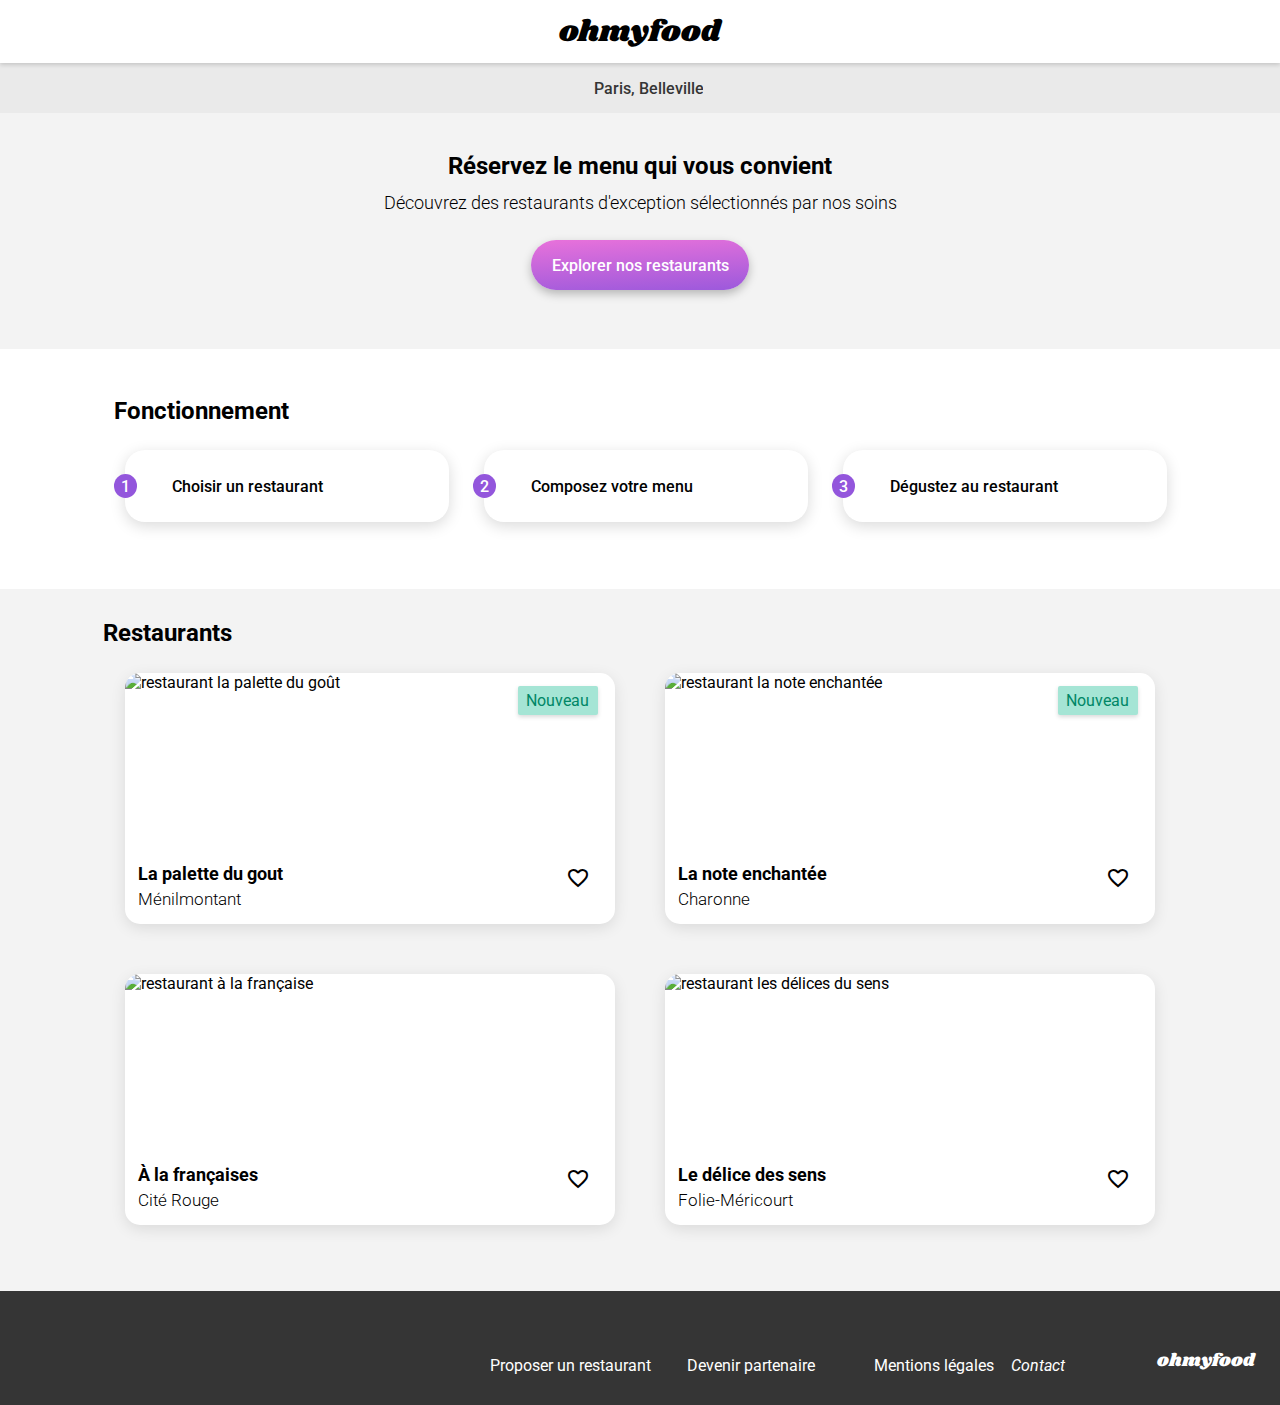
==== commit 6e333181: "Final" ====
--- a/index.html
+++ b/index.html
@@ -2,6 +2,7 @@
 <html lang="fr">
   <head>
     <meta charset="UTF-8" />
+    <meta http-equiv="X-UA-Compatible" content="IE=edge" />
     <meta name="viewport" content="width=device-width, initial-scale=1.0" />
     <script
       src="https://kit.fontawesome.com/1bb0677a28.js"
@@ -9,26 +10,38 @@
     ></script>
     <link
       rel="stylesheet"
-      href="https://fonts.googleapis.com/css2?family=Material+Symbols+Outlined:opsz,wght,FILL,GRAD@20..48,100..700,0..1,-50..200"
+      href="https://fonts.googleapis.com/icon?family=Material+Icons"
     />
     <link rel="stylesheet" type="text/css" href="./assets/css/style.css" />
     <title>OhMyFood</title>
   </head>
 
   <body>
+    <!--Loader-->
     <div class="restaurant-loader">
       <img
         class="restaurant-loader__img"
         src="assets/images/logo/ohmyfood@2x.svg"
+        alt="logo ohmyfood"
       />
-      <div class="restaurant-loader-inner"></div>
-      <div class="bubble"></div>
-      <div class="bubble"></div>
-      <div class="bubble"></div>
-      <div class="bubble"></div>
-      <div class="bubble"></div>
-      <img class="couvercle" src="./sass/layout/couvercle.png" />
-      <img class="marmitte" src="./sass/layout/marmitte.png" />
+      <div class="restaurant-loader__circle"></div>
+      <div id="bubbles">
+        <div class="bubble"></div>
+        <div class="bubble"></div>
+        <div class="bubble"></div>
+        <div class="bubble"></div>
+        <div class="bubble"></div>
+      </div>
+      <img
+        class="restaurant-loader__couvercle"
+        src="./sass/layout/couvercle.png"
+        alt="couvercle"
+      />
+      <img
+        class="restaurant-loader__marmite"
+        src="./sass/layout/marmitte.png"
+        alt="marmite"
+      />
     </div>
     <header class="header">
       <div class="header__logo-container">
@@ -58,6 +71,7 @@
         <p class="reserver__content">
           Découvrez des restaurants d'exception sélectionnés par nos soins
         </p>
+        <!--Button Explore-->
         <a class="button-explorer" href="#ancre-restaurants"
           >Explorer nos restaurants</a
         >
@@ -99,6 +113,7 @@
             class="restaurants__card-link"
           >
             <article class="card">
+              <!--New Restaurant-->
               <p class="tag-nouveau">Nouveau</p>
               <img
                 class="card__img"
@@ -109,21 +124,16 @@
                 <h3 class="card__title">La palette du gout</h3>
                 <p class="card__subtitle">Ménilmontant</p>
               </div>
-              <div class="heart-icon-box">
-                <input type="checkbox" id="heart1" class="hidden-heart-input" />
-                <label for="heart1" class="heart-label">
-                  <svg
-                    class="heart-icon"
-                    viewBox="0 0 24 24"
-                    fill="none"
-                    xmlns="http://www.w3.org/2000/svg"
-                  >
-                    <path
-                      d="M12 21.35l-1.45-1.32C5.4 15.36 2 12.28 2 8.5 2 5.42 4.42 3 7.5 3c1.74 0 3.41.81 4.5 2.09C13.09 3.81 14.76 3 16.5 3 19.58 3 22 5.42 22 8.5c0 3.78-3.4 6.86-8.55 11.54L12 21.35z"
-                      stroke="black"
-                    />
-                  </svg>
-                </label>
+              <!--First heart-->
+              <div class="heart-icon-box">
+                <span
+                  class="material-icons material-icons-outlined heart-border"
+                >
+                  favorite_border
+                </span>
+                <span class="material-icons material-icons-filled heart-filled">
+                  favorite
+                </span>
               </div>
             </article>
           </a>
@@ -143,20 +153,14 @@
                 <p class="card__subtitle">Charonne</p>
               </div>
               <div class="heart-icon-box">
-                <input type="checkbox" id="heart2" class="hidden-heart-input" />
-                <label for="heart2" class="heart-label">
-                  <svg
-                    class="heart-icon"
-                    viewBox="0 0 24 24"
-                    fill="none"
-                    xmlns="http://www.w3.org/2000/svg"
-                  >
-                    <path
-                      d="M12 21.35l-1.45-1.32C5.4 15.36 2 12.28 2 8.5 2 5.42 4.42 3 7.5 3c1.74 0 3.41.81 4.5 2.09C13.09 3.81 14.76 3 16.5 3 19.58 3 22 5.42 22 8.5c0 3.78-3.4 6.86-8.55 11.54L12 21.35z"
-                      stroke="black"
-                    />
-                  </svg>
-                </label>
+                <span
+                  class="material-icons material-icons-outlined heart-border"
+                >
+                  favorite_border
+                </span>
+                <span class="material-icons material-icons-filled heart-filled">
+                  favorite
+                </span>
               </div>
             </article>
           </a>
@@ -175,20 +179,14 @@
                 <p class="card__subtitle">Cité Rouge</p>
               </div>
               <div class="heart-icon-box">
-                <input type="checkbox" id="heart3" class="hidden-heart-input" />
-                <label for="heart3" class="heart-label">
-                  <svg
-                    class="heart-icon"
-                    viewBox="0 0 24 24"
-                    fill="none"
-                    xmlns="http://www.w3.org/2000/svg"
-                  >
-                    <path
-                      d="M12 21.35l-1.45-1.32C5.4 15.36 2 12.28 2 8.5 2 5.42 4.42 3 7.5 3c1.74 0 3.41.81 4.5 2.09C13.09 3.81 14.76 3 16.5 3 19.58 3 22 5.42 22 8.5c0 3.78-3.4 6.86-8.55 11.54L12 21.35z"
-                      stroke="black"
-                    />
-                  </svg>
-                </label>
+                <span
+                  class="material-icons material-icons-outlined heart-border"
+                >
+                  favorite_border
+                </span>
+                <span class="material-icons material-icons-filled heart-filled">
+                  favorite
+                </span>
               </div>
             </article>
           </a>
@@ -207,20 +205,14 @@
                 <p class="card__subtitle">Folie-Méricourt</p>
               </div>
               <div class="heart-icon-box">
-                <input type="checkbox" id="heart4" class="hidden-heart-input" />
-                <label for="heart4" class="heart-label">
-                  <svg
-                    class="heart-icon"
-                    viewBox="0 0 24 24"
-                    fill="none"
-                    xmlns="http://www.w3.org/2000/svg"
-                  >
-                    <path
-                      d="M12 21.35l-1.45-1.32C5.4 15.36 2 12.28 2 8.5 2 5.42 4.42 3 7.5 3c1.74 0 3.41.81 4.5 2.09C13.09 3.81 14.76 3 16.5 3 19.58 3 22 5.42 22 8.5c0 3.78-3.4 6.86-8.55 11.54L12 21.35z"
-                      stroke="black"
-                    />
-                  </svg>
-                </label>
+                <span
+                  class="material-icons material-icons-outlined heart-border"
+                >
+                  favorite_border
+                </span>
+                <span class="material-icons material-icons-filled heart-filled">
+                  favorite
+                </span>
               </div>
             </article>
           </a>
@@ -229,11 +221,11 @@
     </main>
     <footer>
       <div class="footer">
-        <h2 div class="footer__title">
+        <h2 class="footer__title">
           <a href="#">ohmyfood</a>
         </h2>
 
-        <ul div class="footer__list">
+        <ul class="footer__list">
           <li>
             <a class="footer__link" href="#">
               <i class="fa-solid fa-utensils fa-fw fa-xs"> </i>
@@ -247,11 +239,16 @@
             </a>
           </li>
           <li>
-            <a class="footer__link" href="#"> Mentions légales </a>
+            <a class="footer__link footer__link--other-size" href="#">
+              Mentions légales
+            </a>
           </li>
           <li>
             <address>
-              <a class="footer__link" href="mailto:apache_macadam@hotmail.com">
+              <a
+                class="footer__link footer__link--other-size"
+                href="mailto:apache_macadam@hotmail.com"
+              >
                 Contact
               </a>
             </address>
--- a/assets/css/style.css
+++ b/assets/css/style.css
@@ -1,7 +1,20 @@
 @charset "UTF-8";
+/******Mixins-Variables******/
+/****** Mixins******/
+/****** Flexbox ******/
+/******Variables******/
+/******Colors******/
+/******Tag******/
+/******Shadow Color******/
+/******Gradients******/
+/*****Weight******/
+/******Fonts******/
+/******Main******/
+/******Title******/
 /******General******/
 /******Google-fonts******/
 @import url("https://fonts.googleapis.com/css2?family=Roboto:wght@300;400;500;700&family=Shrikhand&display=swap");
+/******General******/
 * {
   box-sizing: border-box;
   margin: 0;
@@ -110,10 +123,16 @@
 .restaurant-page .form__subtitle {
   font-size: 18px;
   font-weight: 500;
+  overflow: hidden;
+  white-space: nowrap;
+  text-overflow: ellipsis;
 }
 .restaurant-page .form__description {
   font-size: 15px;
   font-weight: 300;
+  overflow: hidden;
+  white-space: nowrap;
+  text-overflow: ellipsis;
 }
 .restaurant-page .form__price {
   font-size: 16px;
@@ -138,8 +157,10 @@
 }
 .header__arrow-back-to-menu {
   display: flex;
-  align-items: center;
+  flex-direction: initial;
   justify-content: center;
+  align-items: center;
+  gap: initial;
   width: 30px;
   height: 30px;
   position: absolute;
@@ -170,15 +191,21 @@
     flex-direction: initial;
     justify-content: flex-start;
     align-items: flex-start;
-    gap: 0;
+    gap: initial;
     width: 200px;
     height: 34.2px;
   }
 }
 
+/******Footer******/
 footer {
-  width: 100%;
   background-color: #353535;
+}
+@media (min-width: 1440px) {
+  footer {
+    display: flex;
+    justify-content: center;
+  }
 }
 
 .footer {
@@ -192,6 +219,29 @@
   max-width: 1440px;
   color: white;
 }
+@media (min-width: 768px) {
+  .footer {
+    display: flex;
+    flex-direction: row-reverse;
+    justify-content: initial;
+    align-items: flex-end;
+    gap: 0;
+    height: 114px;
+    padding: 30px 17.5px;
+  }
+  .footer address .footer__link {
+    width: 80px;
+  }
+}
+@media (min-width: 1024px) {
+  .footer {
+    gap: 16px;
+    padding: 30px 25px;
+  }
+  .footer address .footer__link {
+    width: 130px;
+  }
+}
 .footer__title {
   height: 27px;
 }
@@ -201,105 +251,35 @@
   justify-content: initial;
   align-items: initial;
   gap: 7px;
+  flex-direction: column;
+  justify-content: initial;
+  align-items: initial;
+  gap: 7px;
+}
+@media (min-width: 768px) {
+  .footer__list {
+    display: flex;
+    flex-direction: row;
+    justify-content: flex-end;
+    align-items: flex-end;
+    gap: 7px;
+  }
 }
 .footer__link {
   display: flex;
+  flex-direction: initial;
+  justify-content: initial;
   align-items: center;
   gap: 10px;
-}
-
-/*.loader {
-  z-index: -1;
-  width: 100%;
-  height: 100%;
-  opacity: 1;
-  display: flex;
-  flex-direction: column;
-  justify-content: center;
-  align-items: center;
-  gap: 2rem;
-  background: white;
-
-  position: fixed;
-  animation: loading 3s;
-
-  margin: auto;
-  top: 0;
-  left: 0;
-  right: 0;
-  bottom: 0;
-  @media (min-width: 768px) {
-    gap: 3rem;
-  }
-  @media (min-width: 1024px) {
-    gap: 4rem;
-  }
-
-  /*&__img {
-    animation: none;
-    width: 15rem;
-    @media (min-width: 768px) {
-      width: 22.5rem;
-    }
-    @media (min-width: 1024px) {
-      width: 30rem;
-    }
-  }
-  &__dot {
-    border-top: 5px double #ff79da;
-    border-bottom: 5px double rgb(154, 91, 231);
-    border-radius: 50%;
-    width: 100px;
-    height: 100px;
-    animation: spin 1.5s linear infinite;
-  }
-}
-
-.fa-seedling {
-  position:fixed;
-  top: 50%;
-  left: 50%;
-  transform: translate(-50%, -50%);
-  color:color-mix(in srgb, #008766 40%, #99e2d0 50%);
-  font-size:28px;
-  animation: none !important; 
-  transition: none !important; 
-
-}
-@keyframes spin {
-  0% {
-    transform: rotate(0deg);
-  }
-  100% {
-    transform: rotate(360deg);
-  }
-}
-
-@keyframes loading {
-  0% {
-    z-index: 5;
-  }
-  70% {
-    opacity: 1;
-  }
-  71% {
-    transform: scale(1);
-  }
-  81% {
-    opacity: 0.019;
-  }
-  99% {
-    opacity: 0.001;
-    transform: scale(5);
-    z-index: 5;
-  }
-  100% {
-    transform: scale(5);
-    opacity: 0;
-    z-index: -1;
-  }
-}
-*/
+  height: 19px;
+  width: 190px;
+  transition: all 0.25s;
+}
+.footer__link--other-size {
+  width: 130px;
+}
+
+/******Loader******/
 .restaurant-loader {
   z-index: -1;
   width: 100vw;
@@ -310,7 +290,7 @@
   justify-content: center;
   align-items: center;
   gap: 2rem;
-  background: white;
+  background: #ffffff;
   position: fixed;
   animation: loading 3s;
   margin: auto;
@@ -319,31 +299,12 @@
   right: 0;
   bottom: 0;
 }
-@media (min-width: 768px) {
-  .restaurant-loader {
-    gap: 3rem;
-  }
-}
-@media (min-width: 1024px) {
-  .restaurant-loader {
-    gap: 4rem;
-  }
-}
 .restaurant-loader__img {
   animation: none;
   width: 15rem;
 }
-@media (min-width: 768px) {
-  .restaurant-loader__img {
-    width: 22.5rem;
-  }
-}
-@media (min-width: 1024px) {
-  .restaurant-loader__img {
-    width: 30rem;
-  }
-}
-.restaurant-loader .restaurant-loader-inner {
+.restaurant-loader__circle {
+  position: relative;
   border-top: 5px double #ff79da;
   border-bottom: 5px double rgb(154, 91, 231);
   border-radius: 50%;
@@ -352,139 +313,115 @@
   height: 100px;
   animation: restaurant-loader-spin 1.5s linear infinite;
 }
-.restaurant-loader .bubble {
+.restaurant-loader #bubbles {
+  position: absolute;
+  margin: 0 auto;
+  top: 0;
+  width: 75vh;
+  height: 75vh;
+  overflow: hidden;
+}
+.restaurant-loader #bubbles .bubble {
   position: absolute;
   border-radius: 100%;
   box-shadow: 0 0 0.25vh #e8f9f5;
   opacity: 0;
 }
-.restaurant-loader .bubble:nth-child(1) {
-  margin-top: 2.5vh;
+.restaurant-loader #bubbles .bubble:nth-child(1) {
+  margin-top: 1.5vh;
   left: 50%;
   width: 2.5vh;
   height: 2.5vh;
   background-color: #ddf5ef;
   animation: bubble 2s cubic-bezier(0.53, 0.16, 0.39, 0.96) infinite;
 }
-.restaurant-loader .bubble:nth-child(2) {
-  margin-top: 3vh;
+.restaurant-loader #bubbles .bubble:nth-child(2) {
+  margin-top: 2vh;
   left: 50%;
   width: 2vh;
   height: 2vh;
   background-color: #d1f2ea;
   animation: bubble 2s ease-in-out 0.35s infinite;
 }
-.restaurant-loader .bubble:nth-child(3) {
-  margin-top: 1.8vh;
+.restaurant-loader #bubbles .bubble:nth-child(3) {
+  margin-top: 0.8vh;
   left: 50%;
   width: 1.5vh;
   height: 1.5vh;
   background-color: #99e2d0;
   animation: bubble 1.5s cubic-bezier(0.53, 0.16, 0.39, 0.96) 0.55s infinite;
 }
-.restaurant-loader .bubble:nth-child(4) {
-  margin-top: 2.7vh;
+.restaurant-loader #bubbles .bubble:nth-child(4) {
+  margin-top: 1.7vh;
   left: 50%;
   width: 1.2vh;
   height: 1.2vh;
   background-color: #65d3b8;
   animation: bubble 1.8s cubic-bezier(0.53, 0.16, 0.39, 0.96) 0.9s infinite;
 }
-.restaurant-loader .bubble:nth-child(5) {
-  margin-top: 2.7vh;
+.restaurant-loader #bubbles .bubble:nth-child(5) {
+  margin-top: 1.7vh;
   left: 50%;
   width: 1.1vh;
   height: 1.1vh;
   background-color: #81dbc5;
   animation: bubble 1.6s ease-in-out 1s infinite;
 }
-.restaurant-loader .couvercle {
-  position: fixed;
-  top: 52.3vh;
+.restaurant-loader__couvercle {
+  position: absolute;
+  top: 56vh;
   height: 12px;
   animation-duration: 2s;
   animation-fill-mode: both;
   animation-iteration-count: infinite;
-  animation-name: restaurant-loader-pot;
-}
-@media (min-width: 768px) {
-  .restaurant-loader .couvercle {
-    top: 54.3vh;
-  }
-}
-@media (min-width: 1024px) {
-  .restaurant-loader .couvercle {
-    top: 56.3vh;
-  }
-}
-@media (min-width: 1440px) {
-  .restaurant-loader .couvercle {
-    top: 56.3vh;
-  }
-}
-.restaurant-loader .marmitte {
-  position: fixed;
-  top: 54vh;
+  animation-name: restaurant-loader-couvercle;
+}
+@media (min-height: 622px) {
+  .restaurant-loader__couvercle {
+    top: 52.8vh;
+  }
+}
+@media (min-height: 837px) {
+  .restaurant-loader__couvercle {
+    top: 52.5vh;
+  }
+}
+@media (min-height: 1037px) {
+  .restaurant-loader__couvercle {
+    top: 51.7vh;
+  }
+}
+@media (min-height: 1395px) {
+  .restaurant-loader__couvercle {
+    top: 51.5vh;
+  }
+}
+.restaurant-loader__marmite {
+  position: absolute;
+  top: 60vh;
   height: 25px;
 }
-@media (min-width: 768px) {
-  .restaurant-loader .marmitte {
-    top: 56vh;
-  }
-}
-@media (min-width: 1024px) {
-  .restaurant-loader .marmitte {
-    top: 58vh;
-  }
-}
-@media (min-width: 1440px) {
-  .restaurant-loader .marmitte {
-    top: 58vh;
-  }
-}
-
-@keyframes restaurant-loader-pot {
-  from, 45%, 55%, 65%, 75%, 80%, 85%, to {
-    animation-timing-function: cubic-bezier(0.215, 0.61, 0.355, 1);
-  }
-  0% {
-    transform: rotate(0);
-  }
-  45% {
-    transform: translate3d(-4%, -13%, 0) rotate(-13deg);
-  }
-  55% {
-    transform: translate3d(1%, -2%, 0) rotate(6deg);
-  }
-  65% {
-    transform: translate3d(-2%, -4%, 0) rotate(-3deg);
-  }
-  75% {
-    transform: translate3d(2%, 3%, 0) rotate(3deg);
-  }
-  80% {
-    transform: translate3d(-2%, 1%, 0) rotate(-2deg);
-  }
-  to {
-    transform: none;
-  }
-}
-@keyframes restaurant-loader-spin {
-  0% {
-    transform: rotate(0deg);
-  }
-  100% {
-    transform: rotate(359deg);
-  }
-}
-@keyframes spin {
-  0% {
-    transform: rotate(0deg);
-  }
-  100% {
-    transform: rotate(360deg);
-  }
-}
+@media (min-height: 622px) {
+  .restaurant-loader__marmite {
+    top: 55vh;
+  }
+}
+@media (min-height: 837px) {
+  .restaurant-loader__marmite {
+    top: 54vh;
+  }
+}
+@media (min-height: 1037px) {
+  .restaurant-loader__marmite {
+    top: 53vh;
+  }
+}
+@media (min-height: 1037px) {
+  .restaurant-loader__marmite {
+    top: 52.3vh;
+  }
+}
+
 @keyframes loading {
   0% {
     z-index: 5;
@@ -509,10 +446,18 @@
     z-index: -1;
   }
 }
+@keyframes restaurant-loader-spin {
+  0% {
+    transform: rotate(0deg);
+  }
+  100% {
+    transform: rotate(359deg);
+  }
+}
 @keyframes bubble {
   0% {
     transform: scale(0.15, 0.15);
-    top: 56%;
+    top: 70%;
     opacity: 0;
   }
   50% {
@@ -521,35 +466,38 @@
   }
   100% {
     transform: scale(0.33, 0.33);
-    top: 45%;
+    top: 55%;
     opacity: 0;
   }
 }
-@keyframes pulse {
+@keyframes restaurant-loader-couvercle {
+  from, 45%, 55%, 65%, 75%, 80%, 85%, to {
+    animation-timing-function: cubic-bezier(0.215, 0.61, 0.355, 1);
+  }
   0% {
-    transform: scale(1, 1);
-    opacity: 0.25;
-  }
-  50% {
-    transform: scale(1.2, 1);
-    opacity: 1;
-  }
-  100% {
-    transform: scale(1, 1);
-    opacity: 0.25;
-  }
-}
-/******Mixins-Variables******/
-/*Mixins - Variables*/
-/******Colors******/
-/******Tag******/
-/******Shadow Color******/
-/******Gradients******/
-/*****Weight******/
-/*Fonts*/
-/******Main******/
-/******Title******/
+    transform: rotate(0);
+  }
+  45% {
+    transform: translate3d(-4%, -13%, 0) rotate(-13deg);
+  }
+  55% {
+    transform: translate3d(1%, -2%, 0) rotate(6deg);
+  }
+  65% {
+    transform: translate3d(-2%, -4%, 0) rotate(-3deg);
+  }
+  75% {
+    transform: translate3d(2%, 3%, 0) rotate(3deg);
+  }
+  80% {
+    transform: translate3d(-2%, 1%, 0) rotate(-2deg);
+  }
+  to {
+    transform: none;
+  }
+}
 /******Pages******/
+/******Homepage******/
 /******Localisation******/
 .localisation-container {
   display: flex;
@@ -697,7 +645,7 @@
 
 /******Restaurants******/
 .restaurant-page {
-  background-color: white;
+  background-color: #ffffff;
 }
 .restaurant-page__img {
   -o-object-fit: cover;
@@ -731,6 +679,11 @@
     padding-right: 365px;
   }
 }
+.restaurant-page__headline__heart-icon-box {
+  font-size: 22px;
+  position: relative;
+  line-height: 41px;
+}
 .restaurant-page__form {
   max-width: 1055px;
 }
@@ -746,77 +699,54 @@
     padding-left: 210px;
   }
 }
-.restaurant-page__form .type-menu-restaurant {
-  animation: apparition-item 0.75s;
-  animation-fill-mode: forwards;
-  display: flex;
-  flex-direction: column;
-  margin: 25px 0;
-  opacity: 0;
-}
-.restaurant-page__form .type-menu-restaurant:nth-child(1) {
-  animation-delay: 0.25s;
-}
-.restaurant-page__form .type-menu-restaurant:nth-child(2) {
-  animation-delay: 0.5s;
-}
-.restaurant-page__form .type-menu-restaurant:nth-child(3) {
-  animation-delay: 0.75s;
-}
-.restaurant-page__form .categorie-menu {
-  font-size: 16px;
-}
-.restaurant-page__form .categorie-menu::after {
-  border-bottom: 3px solid var(--tertiaire);
-  content: "";
-  display: block;
-  width: 40px;
-}
-
-label {
+.restaurant-page__form label {
   opacity: 0%;
   transform: scaleX(0);
   transform-origin: right;
   animation: label-appear 500ms ease-in-out;
   animation-fill-mode: forwards;
-}
-label:nth-of-type(10) {
+  /*Animation et délai du sélection de plat */
+  /*9 plats en moyenne mais un menu en a 10*/
+}
+.restaurant-page__form label:nth-of-type(10) {
   animation-delay: 2000ms;
 }
-label:nth-of-type(9) {
+.restaurant-page__form label:nth-of-type(9) {
   animation-delay: 1800ms;
 }
-label:nth-of-type(8) {
+.restaurant-page__form label:nth-of-type(8) {
   animation-delay: 1600ms;
 }
-label:nth-of-type(7) {
+.restaurant-page__form label:nth-of-type(7) {
   animation-delay: 1400ms;
 }
-label:nth-of-type(6) {
+.restaurant-page__form label:nth-of-type(6) {
   animation-delay: 1200ms;
 }
-label:nth-of-type(5) {
+.restaurant-page__form label:nth-of-type(5) {
   animation-delay: 1000ms;
 }
-label:nth-of-type(4) {
+.restaurant-page__form label:nth-of-type(4) {
   animation-delay: 800ms;
 }
-label:nth-of-type(3) {
+.restaurant-page__form label:nth-of-type(3) {
   animation-delay: 600ms;
 }
-label:nth-of-type(2) {
+.restaurant-page__form label:nth-of-type(2) {
   animation-delay: 400ms;
 }
-label:nth-of-type(1) {
+.restaurant-page__form label:nth-of-type(1) {
   animation-delay: 200ms;
 }
 
+/*Paramètre animation*/
+/*Apparition de droite à gauche une à une des labels */
 @keyframes label-appear {
   0% {
     background-color: #008766;
   }
   51% {
-    opacity: 5%;
+    opacity: 15%;
   }
   95% {
     opacity: 5%;
@@ -829,6 +759,7 @@
   }
 }
 /******Composants******/
+/******Button-explorer******/
 .button-explorer {
   display: flex;
   flex-direction: row;
@@ -851,7 +782,7 @@
   background: linear-gradient(-3.33deg, rgb(147, 86, 220) -11.44%, #ff79da 95.93%);
 }
 
-/*Button Fonction*/
+/******Button Fonction******/
 .fonction__buttons-box {
   counter-reset: n°Button;
 }
@@ -912,6 +843,7 @@
   color: rgb(147, 86, 220);
 }
 
+/******Button-commander******/
 .button-commander {
   display: flex;
   flex-direction: row;
@@ -934,6 +866,7 @@
   background: linear-gradient(-3.33deg, rgb(147, 86, 220) -11.44%, #ff79da 95.93%);
 }
 
+/******Card******/
 .card {
   display: flex;
   flex-direction: column;
@@ -978,157 +911,67 @@
   transition: box-shadow, transform, 0.5s;
 }
 
-/*.fa-heart{
-  width: 22px;
-  position: absolute;
-  right: 23px;
-  bottom: 32px;
-  text-align: center;
-
-  &:hover,
-  &:focus {
-    background: linear-gradient(-3.33deg, rgb(147, 86, 220) -11.44%, #ff79da 123.93%);
-  }
-}*/
 /******Heart******/
-/*color-mix(in srgb, #ff79da 70%, rgba(147, 86, 220) 100%);*/
-/*.heart-label {
-    cursor: pointer;
-
-
-    .hidden-heart-input {
-
-    }
-}*/
-/* Style du conteneur */
 .heart-icon-box {
   position: absolute;
-  right: 19px;
-  bottom: 25px;
-  text-align: center;
-  display: inline-block;
+  right: 49px;
+  bottom: 58px;
+}
+.heart-icon-box .heart-border {
+  opacity: 1;
+  transition: opacity 0.3s ease-in-out;
   cursor: pointer;
-  /* Style de l'icône du coeur */
-  /* Style au clic et état coché pour le premier coeur */
-  /* Style au clic et état coché pour le deuxième coeur */
-  /* Et ainsi de suite pour chaque coeur */
-}
-.heart-icon-box .heart-icon {
-  width: 28px;
-  height: 28px;
-  transition: transform 3s; /* Transition pour l'effet de changement de couleur */
-  /* Couleur initiale du coeur */
-}
-.heart-icon-box .hidden-heart-input {
-  visibility: hidden;
-}
-.heart-icon-box #heart1:checked + .heart-label .heart-icon {
-  fill: color-mix(in srgb, rgb(147, 86, 220) 39%, #ff79da 95%); /* Couleur remplie au clic */
-  stroke-width: 0; /* Épaisseur du contour à zéro */
-}
-.heart-icon-box #heart2:checked + .heart-label .heart-icon {
-  fill: color-mix(in srgb, rgb(147, 86, 220) 39%, #ff79da 95%); /* Couleur remplie au clic */
-  stroke-width: 0; /* Épaisseur du contour à zéro */
-}
-.heart-icon-box #heart3:checked + .heart-label .heart-icon {
-  fill: color-mix(in srgb, rgb(147, 86, 220) 39%, #ff79da 95%); /* Couleur remplie au clic */
-  stroke-width: 0; /* Épaisseur du contour à zéro */
-}
-.heart-icon-box #heart4:checked + .heart-label .heart-icon {
-  fill: color-mix(in srgb, rgb(147, 86, 220) 39%, #ff79da 95%); /* Couleur remplie au clic */
-  stroke-width: 0; /* Épaisseur du contour à zéro */
-}
-
-.heart-icon-box-restaurant {
+  position: absolute;
+}
+.heart-icon-box .heart-filled {
+  opacity: 0;
+  background: linear-gradient(#9356dc, #ff79da);
+  -webkit-background-clip: text;
+  background-clip: text;
+  -webkit-text-fill-color: transparent;
+  transition: opacity 0.3s ease-in-out;
+  cursor: pointer;
+  position: absolute;
+}
+.heart-icon-box .heart-filled:hover, .heart-icon-box .heart-filled:focus, .heart-icon-box .heart-filled:active {
+  opacity: 1;
+  cursor: pointer;
+}
+.heart-icon-box .heart-filled:hover + .heart-border, .heart-icon-box .heart-filled:focus + .heart-border, .heart-icon-box .heart-filled:active + .heart-border {
+  background: linear-gradient(#9356dc, #ff79da);
+}
+
+.heart-icon-box-restaurants {
   position: relative;
-  height: 28px;
-  width: 28px;
-  bottom: 13px;
-  text-align: center;
-  display: inline-block;
+  right: 27px;
+  bottom: -9px;
+}
+.heart-icon-box-restaurants .heart-border {
+  opacity: 1;
+  transition: opacity 0.3s ease-in-out;
   cursor: pointer;
-}
-.heart-icon-box-restaurant .heart-icon {
-  width: 28px;
-  height: 28px;
-  transition: transform 3s; /* Transition pour l'effet de changement de couleur */
-  /* Couleur initiale du coeur */
-}
-.heart-icon-box-restaurant .hidden-heart-input {
-  visibility: hidden;
-}
-.heart-icon-box-restaurant #heart-restaurant:checked + .heart-label .heart-icon {
-  fill: color-mix(in srgb, rgb(147, 86, 220) 39%, #ff79da 95%);
-  stroke-width: 0; /* Épaisseur du contour à zéro */
-}
-
-/*
-.restaurants,
-.restaurant-page,
-.card {
-  .fas {
-    text-align: center;
-    background: linear-gradient(rgba(147, 86, 220), #ff79da);
-    background-clip: text;
-    -webkit-background-clip: text;
-    -webkit-text-fill-color: transparent;
-    z-index: +1;
-    opacity: 0;
-    transition: opacity 0.01s;
-
-    &:hover,
-    &:focus,
-    &:active {
-      opacity: 1;
-      cursor: pointer;
-    }
-
-    &:hover + .far,
-    &:focus + .far,
-    &:active {
-      background: linear-gradient(rgba(147, 86, 220), #ff79da);
-      background-clip: text;
-      -webkit-background-clip: text;
-      -webkit-text-fill-color: transparent;
-    }
-  }
-  .far {
-    text-align: center;
-    color: inherit;
-    &:active {
-      opacity: 1;
-    }
-  }
-}
-
-.fa-heart {
-  font-size: 26px;
-  position: absolute;
-  right: 23px;
-  bottom: 32px;
-}
-
-.restaurant-page .fa-heart {
-  width: 26px;
-  position: absolute;
-  right: 30px;
-  bottom: 2px;
-}
-
-/*#heart:checked + .far  {
-
-    -webkit-background-clip: text;
-    background-clip: text; 
-    -webkit-text-fill-color: inherit;
-}
-#heart:checked + .fas  {
-    color: transparent;
-    background: linear-gradient(-3.33deg, rgb(147, 86, 220) -11.44%, #ff79da 123.93%);
-    -webkit-background-clip: text;
-    background-clip: text; 
-
-}*/
-.form {
+  position: absolute;
+}
+.heart-icon-box-restaurants .heart-filled {
+  opacity: 0;
+  background: linear-gradient(#9356dc, #ff79da);
+  -webkit-background-clip: text;
+  background-clip: text;
+  -webkit-text-fill-color: transparent;
+  transition: opacity 0.3s ease-in-out;
+  cursor: pointer;
+  position: absolute;
+}
+.heart-icon-box-restaurants .heart-filled:hover, .heart-icon-box-restaurants .heart-filled:focus, .heart-icon-box-restaurants .heart-filled:active {
+  opacity: 1;
+  cursor: pointer;
+}
+.heart-icon-box-restaurants .heart-filled:hover + .heart-border, .heart-icon-box-restaurants .heart-filled:focus + .heart-border, .heart-icon-box-restaurants .heart-filled:active + .heart-border {
+  background: linear-gradient(#9356dc, #ff79da);
+}
+
+/******Form******/
+.restaurant-page .form {
   background-color: #f1f1f1;
   margin: 0 auto;
   display: flex;
@@ -1137,7 +980,75 @@
   align-items: initial;
   gap: 12px;
 }
-.form__title {
+.restaurant-page .form input[type=radio] {
+  display: none;
+}
+.restaurant-page .form input[type=radio]:checked + label::before {
+  transform: rotate(0deg);
+  margin-right: 0;
+}
+.restaurant-page .form input[type=radio]:checked + label::after {
+  margin-right: 0;
+}
+.restaurant-page .form input[type=radio]:checked + label .form__subtitle {
+  padding-right: 99px;
+}
+.restaurant-page .form input[type=radio]:checked + label .form__price {
+  padding-right: 59px;
+}
+.restaurant-page .form label {
+  display: flex;
+  flex-direction: column;
+  justify-content: space-between;
+  align-items: initial;
+  gap: 0;
+  position: relative;
+  height: 69px;
+  padding: 0 15px;
+  margin: 0 3.47vw;
+  border-radius: 15px;
+  overflow: hidden;
+  background-color: #ffffff;
+  box-shadow: 0px 4px 15px rgba(0, 0, 0, 0.1);
+}
+@media (min-width: 1024px) {
+  .restaurant-page .form label {
+    margin: 0;
+  }
+}
+.restaurant-page .form label:hover, .restaurant-page .form label:focus {
+  box-shadow: 0px 4px 17px rgba(0, 0, 0, 0.15);
+}
+.restaurant-page .form label::before {
+  content: "\f058";
+  font-family: fontAwesome;
+  font-size: 20px;
+  color: white;
+  position: absolute;
+  right: 0;
+  top: 0;
+  height: inherit;
+  width: 59px;
+  line-height: 69px;
+  text-align: center;
+  margin-right: -59px;
+  transform: rotate(180deg);
+  z-index: 1;
+  transition: all 0.5s ease-in-out;
+}
+.restaurant-page .form label::after {
+  content: "";
+  position: absolute;
+  right: 0;
+  top: 0;
+  height: inherit;
+  width: 59px;
+  margin-right: -59px;
+  border-radius: 0 15px 15px 0;
+  background-color: #99e2d0;
+  transition: all 0.5s ease-in-out;
+}
+.restaurant-page .form__title {
   display: flex;
   flex-direction: column;
   justify-content: space-between;
@@ -1145,9 +1056,14 @@
   gap: initial;
   height: 27px;
   margin-top: 40px;
-  margin-left: 13px;
-}
-.form__title::after {
+  margin-left: 3.4vw;
+}
+@media (min-width: 1024px) {
+  .restaurant-page .form__title {
+    margin-left: 0;
+  }
+}
+.restaurant-page .form__title::after {
   justify-self: flex-end;
   overflow: visible;
   display: block;
@@ -1156,33 +1072,23 @@
   height: 3px;
   background-color: #99e2d0;
 }
-.form label {
-  display: flex;
-  flex-direction: column;
-  justify-content: space-between;
-  align-items: initial;
-  gap: initial;
-  height: 70px;
-  padding: 0 15px 0 15px;
-  margin: 0 13px 0 13px;
-  border-radius: 15px;
-  background-color: #ffffff;
-  box-shadow: 0px 4px 15px rgba 0, 0, 0, 0.15;
-}
-.form__subtitle {
+.restaurant-page .form__subtitle {
   margin-top: 12px;
   padding-right: 30px;
-}
-.form__description-box {
+  transition: all 0.5s ease-in-out;
+}
+.restaurant-page .form__price {
+  transition: all 0.5s ease-in-out;
+  padding-left: 15px;
+}
+.restaurant-page .form__description-box {
   display: flex;
   flex-direction: initial;
   justify-content: space-between;
   align-items: initial;
   gap: initial;
-  margin-bottom: 12px;
-  font-size: 15px;
-  font-weight: 300;
-}
-.form__price {
-  padding-left: 15px;
+  margin-bottom: 13.5px;
+}
+.restaurant-page .form button {
+  margin: 28px auto 40px auto;
 }/*# sourceMappingURL=style.css.map */